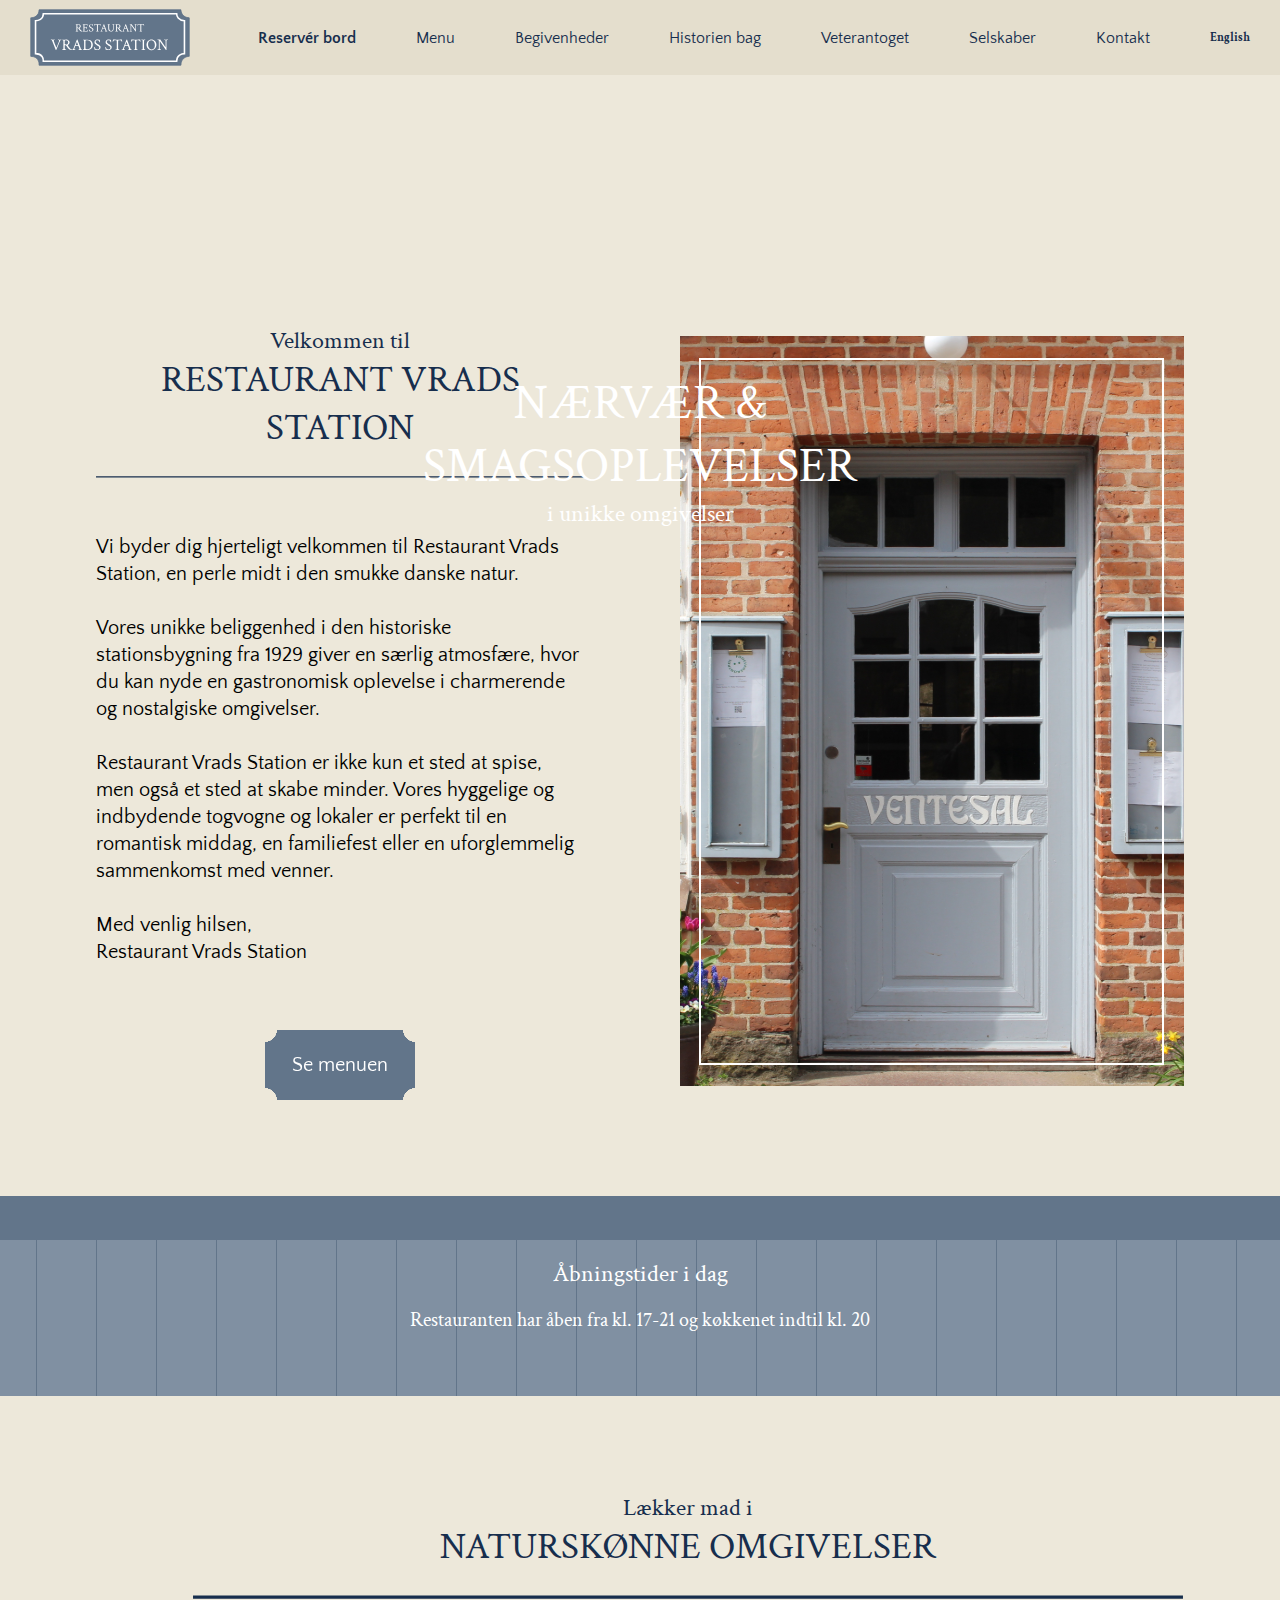
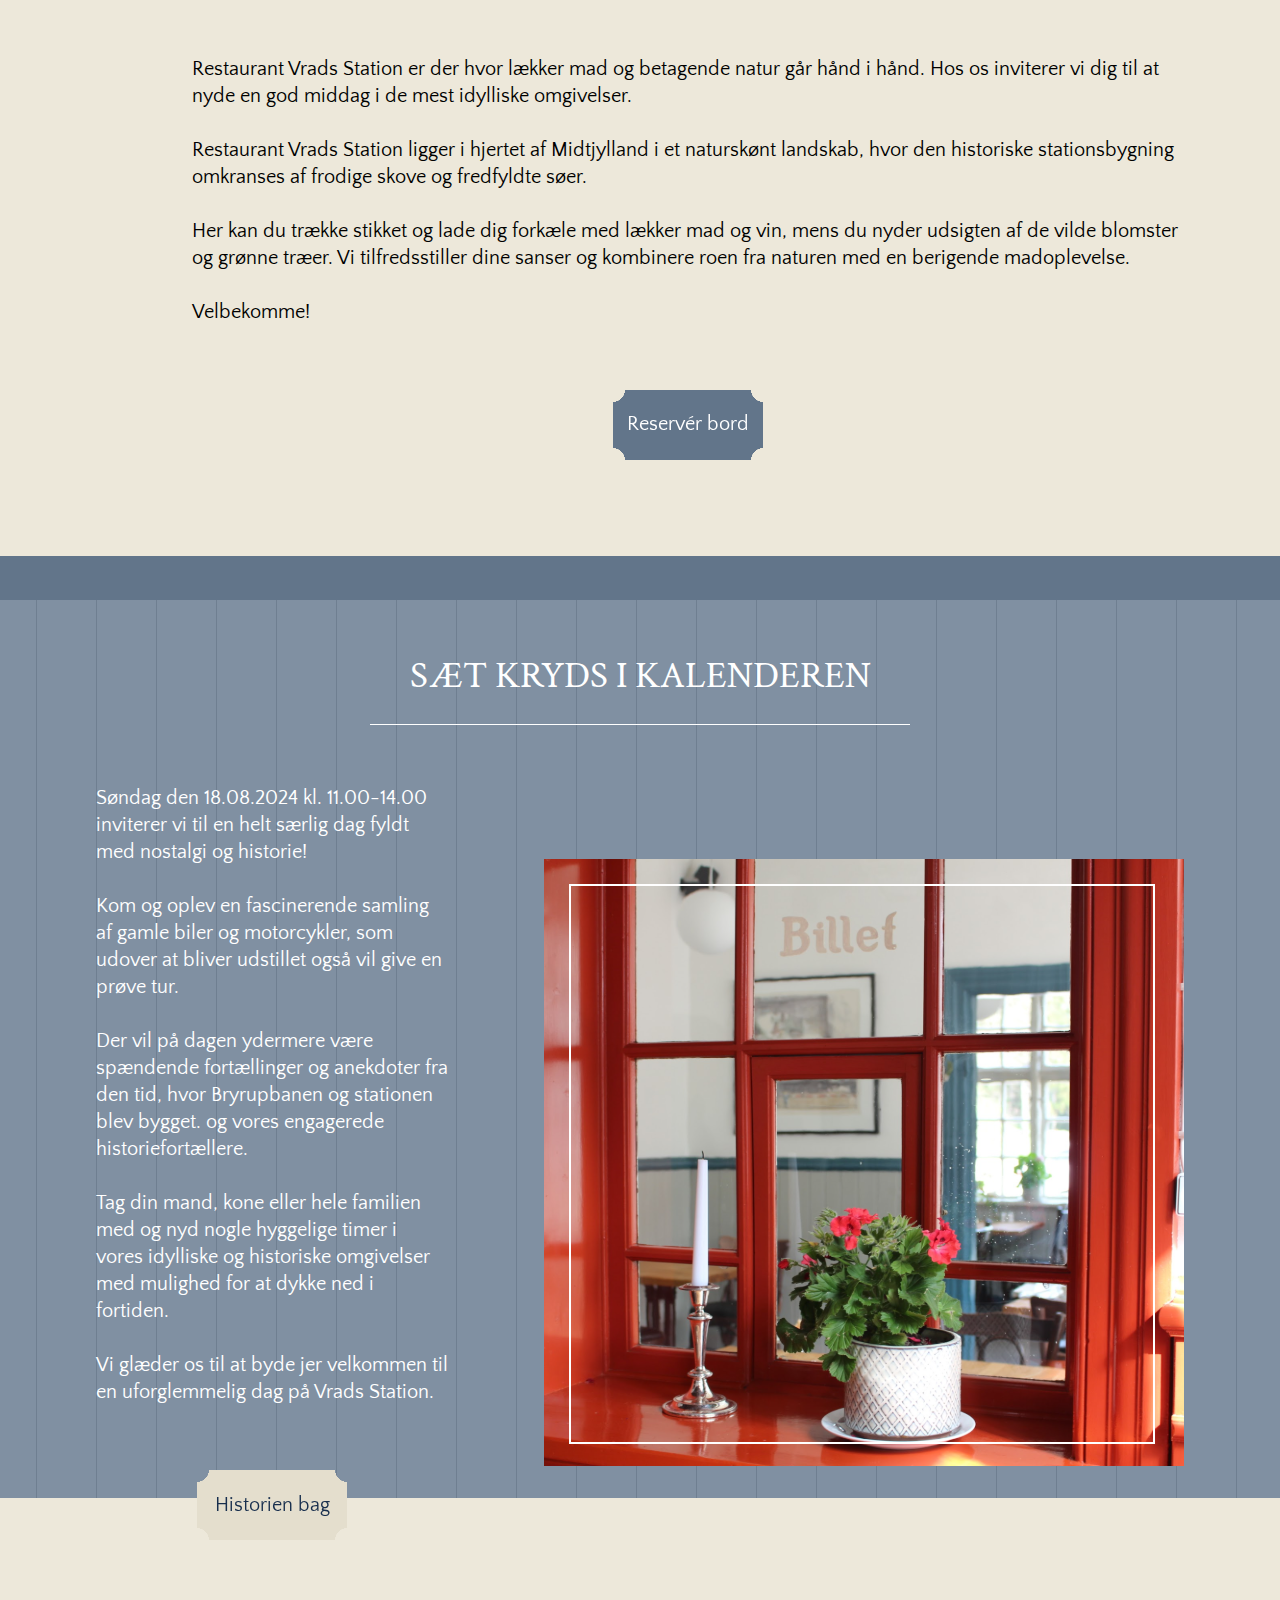
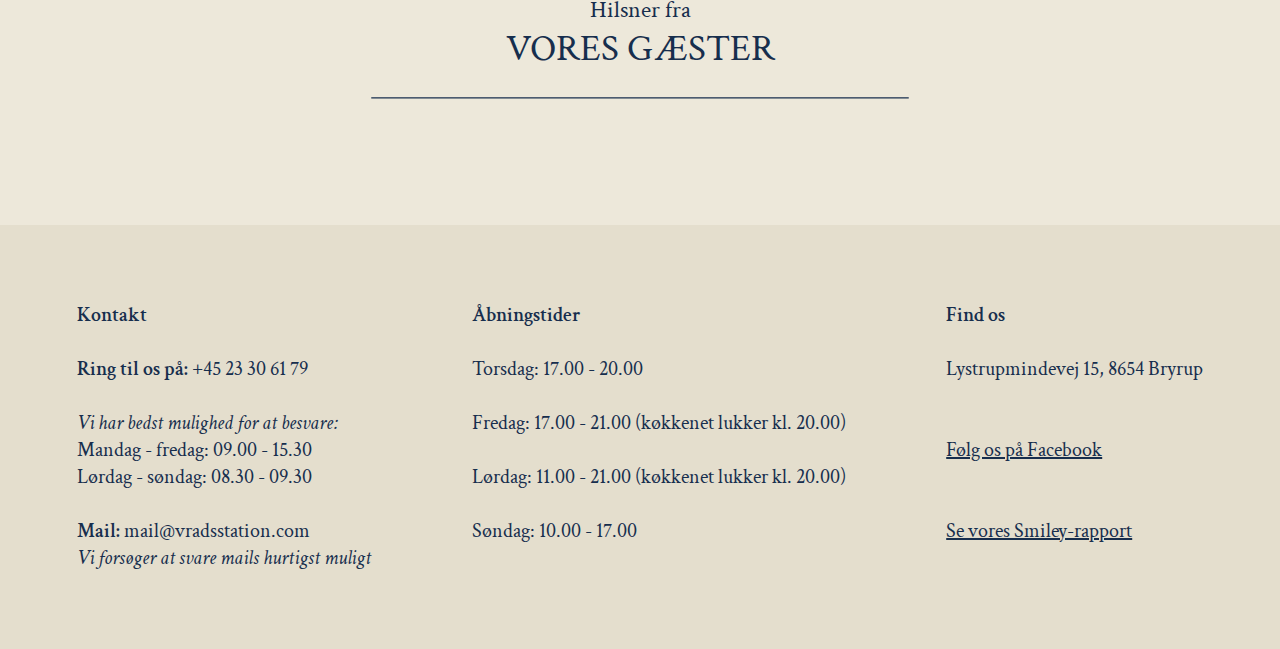
==== index.html @ c5ad3250 "Ændrede footer-tekst til blå" ====
<!DOCTYPE html>
<html lang="da">
<head>
    <meta charset="UTF-8">
    <meta name="viewport" content="width=device-width, initial-scale=1.0">
    <link rel="stylesheet" href="style.css">
    <link rel="stylesheet" href="style-ida.css"> <!-- HUSK AT FJERNE IGEN -->
    <link rel="stylesheet" href="reset.css">
    <script src="script.js">defer</script>
    <title>Document</title>
    
</head>
<body>
    <!--Navigationsbaren-->
    <nav>
        <ul class="sidebar">
            <li onclick=hideSidebar()><a href="#"><svg xmlns="http://www.w3.org/2000/svg" height="26px" viewBox="0 -960 960 960" width="26px" fill="#172E4D"><path d="m256-200-56-56 224-224-224-224 56-56 224 224 224-224 56 56-224 224 224 224-56 56-224-224-224 224Z"/></svg></a></li>
            <li><a href="#" class="qua-bold">Reservér bord</a></li>
            <li><a href="#">Menu</a></li>
            <li><a href="#">Begivenheder</a></li>
            <li><a href="#">Historien bag</a></li>
            <li><a href="#">Veterantoget</a></li>
            <li><a href="#">Selskaber</a></li>
            <li><a href="#">Kontakt</a></li>
            <li><a href="#" class="change_language">English</a></li> 
        </ul>
        
        <ul>
            <li><a href="#"><img src="img/vradslogo.svg" alt="" class="logo"></a></li>
            <li class="hideOnMobile"><a href="#" class="qua-bold">Reservér bord</a></li>
            <li class="hideOnMobile"><a href="#">Menu</a></li>
            <li class="hideOnMobile"><a href="#">Begivenheder</a></li>
            <li class="hideOnMobile"><a href="#">Historien bag</a></li>
            <li class="hideOnMobile"><a href="#">Veterantoget</a></li>
            <li class="hideOnMobile"><a href="#">Selskaber</a></li>
            <li class="hideOnMobile"><a href="#">Kontakt</a></li>
            <li class="hideOnMobile"><a href="#" class="change_language">English</a></li> 
            <li class="menu-button" onclick=showSidebar()><a href="#"><svg xmlns="http://www.w3.org/2000/svg" height="26px" viewBox="0 -960 960 960" width="26px" fill="#172E4D"><path d="M120-240v-80h720v80H120Zm0-200v-80h720v80H120Zm0-200v-80h720v80H120Z"/></svg></a></li>
        </ul>
    </nav>

    <!--video på forsiden-->
    <div>
        <video src="video/vradsvideo.mp4" autoplay loop class="video"></video>
    </div>

    <!--tekst på videoen-->
    <section class="videotext_wrapper">
        <div class="videotext">
            <h1 class="videotext1">NÆRVÆR & SMAGSOPLEVELSER</h1>
            <h2 class="videotext2">i unikke omgivelser</h2>
        </div>
    </section>


    
    <!--Velkommen sektion på forsiden-->
    <section class="velkommen_wrapper">

        <div class="tekst_layout">
            <h2 class="blaa_tekst">Velkommen til</h2>
            <h1 class="blaa_tekst">RESTAURANT VRADS STATION</h1>

            <img src="img/linje.svg" alt="" class="linje">
            
            <P>Vi byder dig hjerteligt velkommen til Restaurant Vrads Station, en perle midt i den smukke danske natur. 
                <br><br>
                Vores unikke beliggenhed i den historiske stationsbygning fra 1929 giver en særlig atmosfære, hvor du kan nyde en gastronomisk oplevelse i charmerende og nostalgiske omgivelser.
                <br><br>
                Restaurant Vrads Station er ikke kun et sted at spise, men også et sted at skabe minder. Vores hyggelige og indbydende togvogne og lokaler er perfekt til en romantisk middag, en familiefest eller en uforglemmelig sammenkomst med venner. 
                <br><br>
                Med venlig hilsen,<br>
                Restaurant Vrads Station</P>

            <div class="knap">
                <p>Se menuen</p>
            </div>
        </div>
        <div>
            <img src="img/ventesal.svg" alt="">
        </div>
    </section>

    <!--Åbningstider på forsiden-->
    <div class="aabning_wrapper">
        <div class="aabning_text">
            <h2>Åbningstider i dag</h2> <br>
            <p>Restauranten har åben fra kl. 17-21 og køkkenet indtil kl. 20</p>
        </div>
    </div>

    <!--Natur sektion på forsiden-->
    <section class="natur_wrapper">
        <div>
            <img src="img/natur.svg" alt="">
        </div>
        <div class="tekst_layout">
            <h2 class="blaa_tekst">Lækker mad i</h2>
            <h1 class="blaa_tekst">NATURSKØNNE OMGIVELSER</h1>
            
            <img src="img/linje.svg" alt="" class="linje">
            
            <P>Restaurant Vrads Station er der hvor lækker mad og betagende natur går hånd i hånd. Hos os inviterer vi dig til at nyde en god middag i de mest idylliske omgivelser.
                <br><br>
                Restaurant Vrads Station ligger i hjertet af Midtjylland i et naturskønt landskab, hvor den historiske stationsbygning omkranses af frodige skove og fredfyldte søer. 
                <br><br>
                Her kan du trække stikket og lade dig forkæle med lækker mad og vin, mens du nyder udsigten af de vilde blomster og grønne træer. 
                Vi tilfredsstiller dine sanser og kombinere roen fra naturen med en berigende madoplevelse.
                <br><br>
                Velbekomme!</P>

            <div class="knap">
                <p>Reservér bord</p>
            </div>
        </div>
    </section>

    <!--Kalender sektion på forsiden-->
    <section class="kalender_wrapper">
        <h1>SÆT KRYDS I KALENDEREN</h1>
        <img src="img/linjehvid.svg" alt="" class="linje">

        <div class="kalender_wrapper_content">
            <div class="tekst_layout">
                <P>Søndag den 18.08.2024 kl. 11.00-14.00 inviterer vi til en helt særlig dag fyldt med nostalgi og historie!
                    <br><br>
                    Kom og oplev en fascinerende samling af gamle biler og motorcykler, som udover at bliver udstillet også vil give en prøve tur. 
                    <br><br>
                    Der vil på dagen ydermere være spændende fortællinger og anekdoter fra den tid, hvor Bryrupbanen og stationen blev bygget. og vores engagerede historiefortællere. 
                    <br><br>
                    Tag din mand, kone eller hele familien med og nyd nogle hyggelige timer i vores idylliske og historiske omgivelser med  mulighed for at dykke ned i fortiden.
                    <br><br>
                    Vi glæder os til at byde jer velkommen til en uforglemmelig dag på Vrads Station.</P>
        
                <div class="knap">
                    <p>Historien bag</p>
                </div>
            </div>

            <img src="img/kalenderbillede.svg" alt="billede af interior på Vrads Station">
        </div>
    </section>

     <!--Gæstebog på forsiden-->

    <section class="guestbook">
        <div>
            <h2 class="blaa_tekst">Hilsner fra</h2>
            <h1 class="blaa_tekst">VORES GÆSTER</h1>

            <img src="img/linje.svg" alt="">
        </div>

        <div>
            <div id="gemmeleg"></div>
            <a href="https://online.flippingbook.com/view/834717305/" class="fbo-embed" data-fbo-id="5f40824ce9"
            data-fbo-ratio="3:2" data-fbo-lightbox="yes" data-fbo-width="100%" data-fbo-height="auto" data-fbo-version="1" 
            style="max-width: 100%">vradsgaestebog</a><script async defer src="https://online.flippingbook.com/EmbedScriptUrl.aspx?m=redir&hid=834717305"></script>
        </div>
    </section>

    <footer class="footer_wrapper">
        <div>
            <p class="blaa_tekst"><span class="crimson-semibold">Kontakt</span>
            <br><br>
            <span class="crimson-semibold">Ring til os på:</span> +45 23 30 61 79
            <br><br>
            <span class="crimson-ita">Vi har bedst mulighed for at besvare:</span><br>
            Mandag - fredag: 09.00 - 15.30<br>
            Lørdag - søndag: 08.30 - 09.30
            <br>
            <br>
            <span class="crimson-semibold">Mail:</span> mail@vradsstation.com<br>
            <span class="crimson-ita">Vi forsøger at svare mails hurtigst muligt</span>
            </p>
        </div>
    
        <div>
            <p class="blaa_tekst"><span class="crimson-semibold">Åbningstider</span>
            <br><br>
            Torsdag: 17.00 - 20.00
            <br><br>
            Fredag: 17.00 - 21.00 (køkkenet lukker kl. 20.00)
            <br><br>
            Lørdag: 11.00 - 21.00 (køkkenet lukker kl. 20.00)
            <br><br>
            Søndag: 10.00 - 17.00
            <br><br> 
            </p>
        </div>
    
        <div>
            <p class="blaa_tekst"><span class="crimson-semibold">Find os</span>
            <br><br>
            Lystrupmindevej 15, 8654 Bryrup
            <br><br><br>
            <a href="https://www.facebook.com/VradsStation/">Følg os på Facebook</a>
            <br><br><br>
            <a href="https://www.findsmiley.dk/1421214">Se vores Smiley-rapport</a>
            </p>
        </div>
    </footer>

</body>
</html>
---- style.css ----
/* Fonts */
@font-face {
    font-family: crimson-reg;
    src: url('fonts/CrimsonText-Regular.ttf');
}

@font-face {
    font-family: crimson-bold;
    src: url('fonts/CrimsonText-Bold.ttf');
}

@font-face {
    font-family: crimson-ita;
    src: url('fonts/CrimsonText-Italic.ttf');
}

@font-face {
    font-family: qua-reg;
    src: url('fonts/QuattrocentoSans-Regular.ttf');
}

@font-face {
    font-family: qua-bold;
    src: url('fonts/QuattrocentoSans-Bold.ttf');
}

h1 {
    font-size: 2.3rem;
    font-weight: 400;
    font-family: crimson-reg;
    text-align: center;
}

h2 {
    font-size: 1.5rem;
    font-weight: 400;
    font-family: crimson-reg;
    text-align: center;
}

p {
    font-size: 20px;
    line-height: 135%;
    font-family: qua-reg;
}

.hvid_tekst {
    color: white;
}

.blaa_tekst {
    color: #172E4D;
}

/* Body */
body {
    background-color: #EDE8DA;
}

/*----------------------------------- FORSIDE ----------------------------------- */

/* Navigationsbaren */
nav {
    background-color: #E4DECD;
}

nav ul {
    width: 100%;
    list-style: none;
    display: flex;
    justify-content: flex-end;
    align-items: center;
}

nav li {
    height: 75px;
}

nav a {
    height: 100%;
    padding: 0 30px;
    text-decoration: none;
    display: flex;
    align-items: center;
    color: #172E4D;
    font-family: qua-reg;
}

nav a:hover {
    text-decoration: underline;
}

nav li:first-child{
    margin-right: auto;
}

.sidebar {
    position: fixed;
    top: 0;
    right: 0;
    height: 100vh;
    width: 250px;
    z-index: 999;
    background-color: #E4DECD;
    display: none;
    flex-direction: column;
    align-items: flex-start;
    justify-content: flex-start;
}

.sidebar li {
    width: 100%;
}

.sidebar a {
    width: 100%;
}

.menu-button {
    display: none;
}

.logo {
    height: 75%;
    width: auto;
}

/* Video */

.video {
    width: 100%;
    height: auto;
}


.videotext_wrapper {
    width: 100%;
    height: 100%;
    bottom: 0;
    left: 0;
}

.videotext {
    position: absolute;
    top: 50%;
    left: 50%;
    transform: translate(-50%, -50%);
}

.videotext1{
    color: white;
    font-family: crimson-reg;
    font-size: 3rem;
    text-align: center;
}

.videotext2{
    color: white;
    font-family: crimson-reg;
    font-size: 1.5rem;
    text-align: center;
}

/* knapper */

.knap {
    width: 150px;
    height: 70px;
    display: flex;
    justify-content: center;
    align-items: center;
    text-align: center;
    background-color: #62758A;
    color: white;
    --mask: radial-gradient(12px at 12px 12px,#0000 98%,#000) -12px -12px;
    -webkit-mask: var(--mask);
            mask: var(--mask);
    margin-top: 64px;
}

.knap:hover {
    background-color: #172E4D;
}

/* Velkomst sektion + Natur sektion på forsiden */

.velkommen_wrapper, .natur_wrapper {
    display: flex;
    flex-direction: row;
    justify-content: center;
    align-items: center;
    padding: 96px;
    gap: 96px;
}

.linje {
    width: 100%;
    height: auto;
    padding-top: 24px;
    padding-bottom: 56px;
}

.kalender_wrapper .linje {
    width: 50%;
}

/* Åbningstider */

.aabning_wrapper {
    position: relative;
    text-align: center;
    color: white;
    background-image: url(img/aabningstider.svg);
    height: 200px;
    display: flex;
    justify-content: center;
    align-items: center;
}

/* Kalender sektion på forsiden */

.kalender_wrapper {
    position: relative;
    text-align: center;
    color: white;
    background-image: url(img/kalenderen.svg);
    height: 750px;
    padding: 96px;
}

.kalender_wrapper_content {
    display: flex;
    flex-direction: row;
    justify-content: center;
    align-items: center;
    gap: 96px;
}

.kalender_wrapper_content .knap {
    background-color: #E4DECD;
    color: #172E4D;
}

.kalender_wrapper_content .knap:hover {
    background-color: #EEDFB6;
    font-family: qua-bold;
}

/* Gæstebog på forsiden */

.guestbook {
    margin-top: 96px;
    margin-bottom: 96px;
}

.guestbook div {
    position: relative;
    text-align: center;
}

.guestbook img {
    width: 42%;
    height: auto;
    padding-top: 24px;
    padding-bottom: 8px;
}

#gemmeleg {
    width: 100%;
    height: 50px;
    background-color: #EDE8DA;
    position: absolute;
    top: 0;
    z-index: 999;
}





































































/*----------------------------------- MENUKORT - FROKOSTMENU ----------------------------------- */

/* Billedkarrusel */

.wrapperwrapper {
    display: flex;
    justify-content: right;
    padding-top: 40px;

    background-color: #EDE8DA;
}

.menu_wrapper {
    max-width: 1300px;
    position: relative;
}

.menu_wrapper .menu_carousel {
    font-size: 0px;
    cursor: pointer;
    overflow: hidden;
    white-space: nowrap;
}

.menu_carousel img {
    height: 375px;
    object-fit: cover;
   padding-right: 30px;
    width: calc(100% / 4);
}

.menu_carousel:first-child {
    margin-left: 0px;
}

/* Menuknapper */


.menu_knapper {
    display: flex;
    flex-direction: row;
    justify-content: space-evenly;
    align-items: center;
    margin-bottom: 64px;
    margin-left: 96px;
    margin-right: 96px;
}

.menukort_layout div {
    position: relative;
    text-align: center;
}


.menulinje_stor {
    width: 42%;
    height: auto;
    padding-top: 24px;
    padding-bottom: 64px;
}

.menulinje_lille {
    width: 10%;
    height: auto;
    padding-top: 24px;
    padding-bottom: 24px;
}

.menu_bold {
    font-family: crimson-bold;
}






















/* ----------------------------------- MEDIA QUERIES ----------------------------------- */
/*  Navigationsbaren */
@media(max-width: 800px) {
    .hideOnMobile{
        display: none;
    }
    .menu-button{
        display: block;
    }
}

@media(max-width: 400px) {
    .sidebar{
        width: 100%;
    }
}








































.footer_wrapper {
    padding: 6% 6% 6% 6%;
    background-color: #E4DECD;
    display: flex; /* Bruger flexbox */
    justify-content: space-between; /* Placerer elementerne med lige mellemrum */
    flex-direction: row;
}

.footer_wrapper p {
    font-family: crimson-reg;
}


.qua-bold {
    font-family: qua-bold;
}

.crimson-semibold {
    font-family: crimson-semibold;
}

.crimson-ita {
    font-family: crimson-ita;
}


.aabning_text p {
    color: white;
    font-family: crimson-reg;
}


a {
    color: #172E4D
}

@font-face {
    font-family: crimson-semibold;
    src: url('fonts/CrimsonText-SemiBold.ttf');
}


.tekst_layout {
    display: flex;
    align-items: center;
    flex-direction: column;
    text-align: left;
}
---- style-ida.css ----
/* Fonts */
@font-face {
    font-family: crimson-reg;
    src: url('fonts/CrimsonText-Regular.ttf');
}

@font-face {
    font-family: crimson-ita;
    src: url('fonts/CrimsonText-Italic.ttf');
}

@font-face {
    font-family: crimson-semibold;
    src: url('fonts/CrimsonText-SemiBold.ttf');
}

@font-face {
    font-family: qua-reg;
    src: url('fonts/QuattrocentoSans-Regular.ttf');
}

@font-face {
    font-family: qua-bold;
    src: url('fonts/QuattrocentoSans-Bold.ttf');
}

@font-face {
    font-family: crimson-ita;
    src: url('fonts/CrimsonText-Italic.ttf');
}



.change_language {
    font-family: crimson-bold;
    font-size: 12px;
}

.change_language:hover {
    text-decoration: none;
}

.qua-bold {
    font-family: qua-bold;
}

.tekst_layout {
    display: flex;
    align-items: center;
    flex-direction: column;
    text-align: left;
}

/********************************************************************************************************************************/
/************************************************* Styleregler for footer  ******************************************************/
/********************************************************************************************************************************/
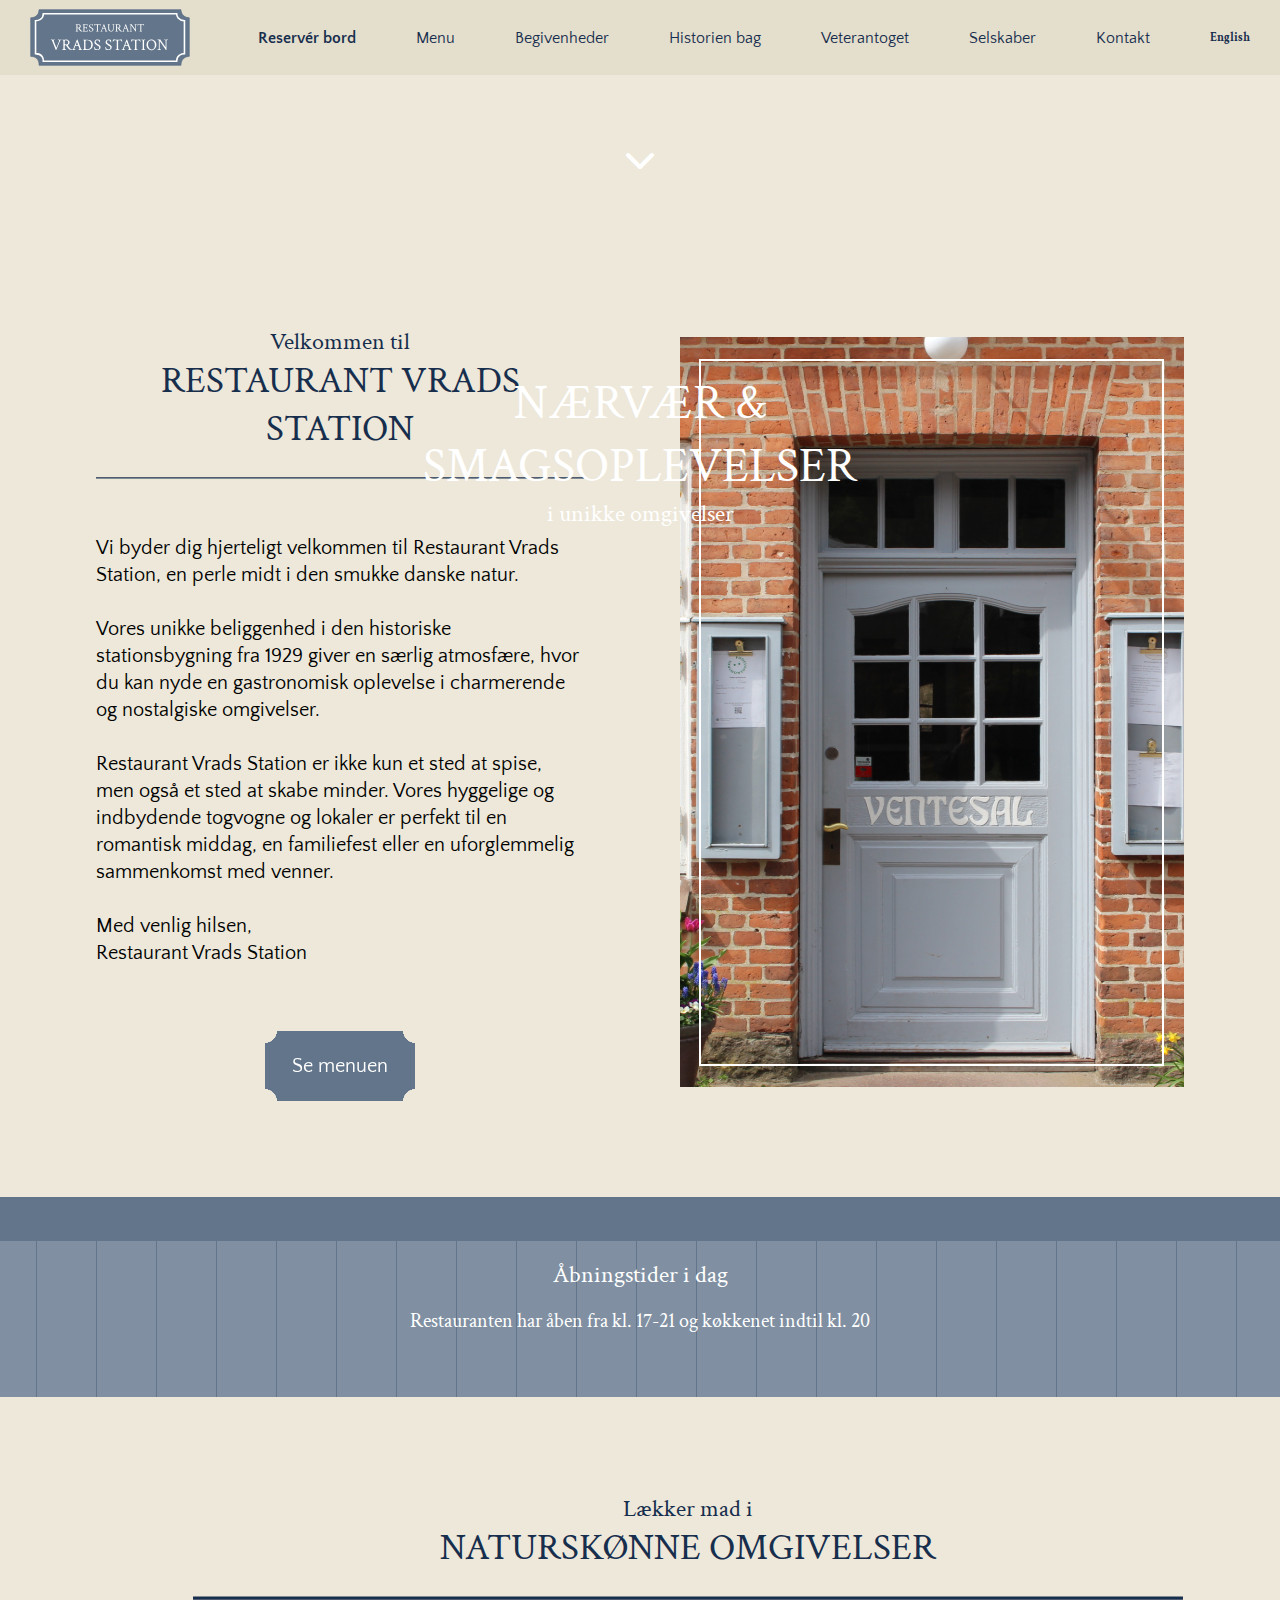
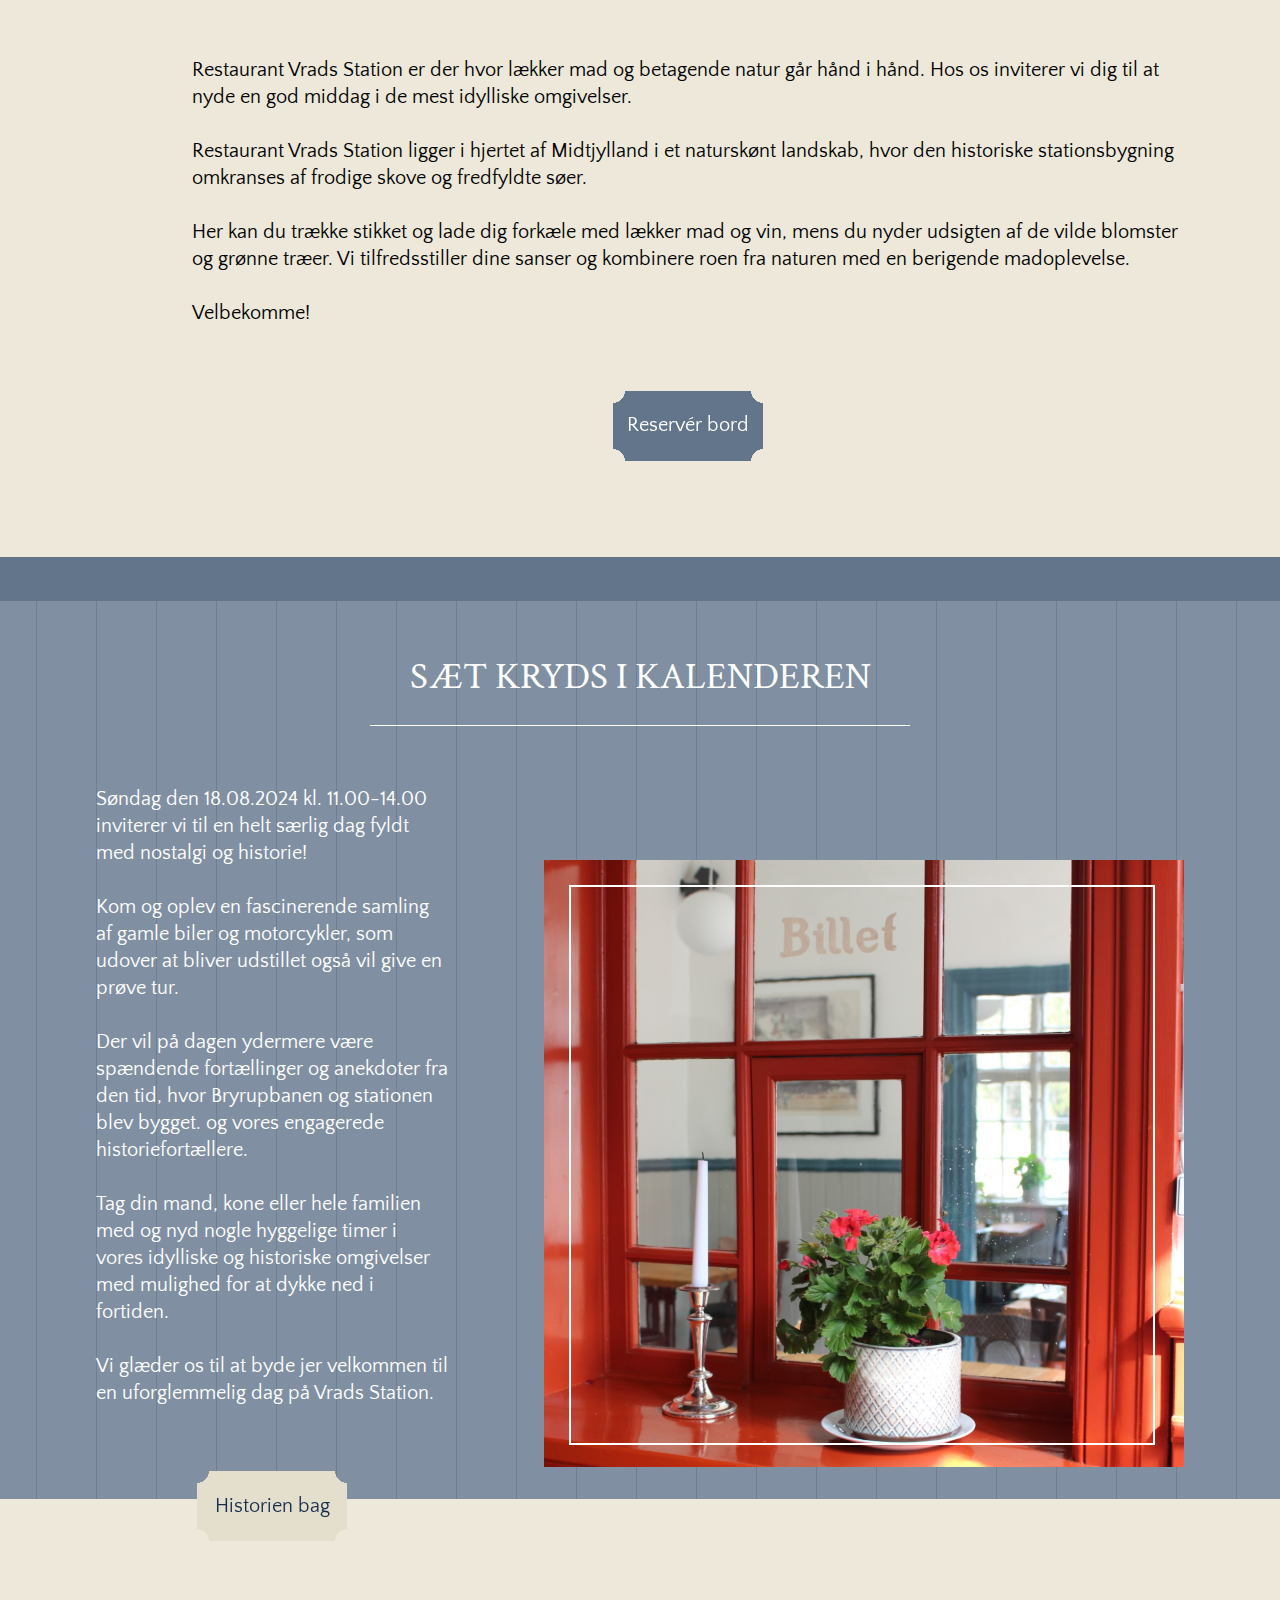
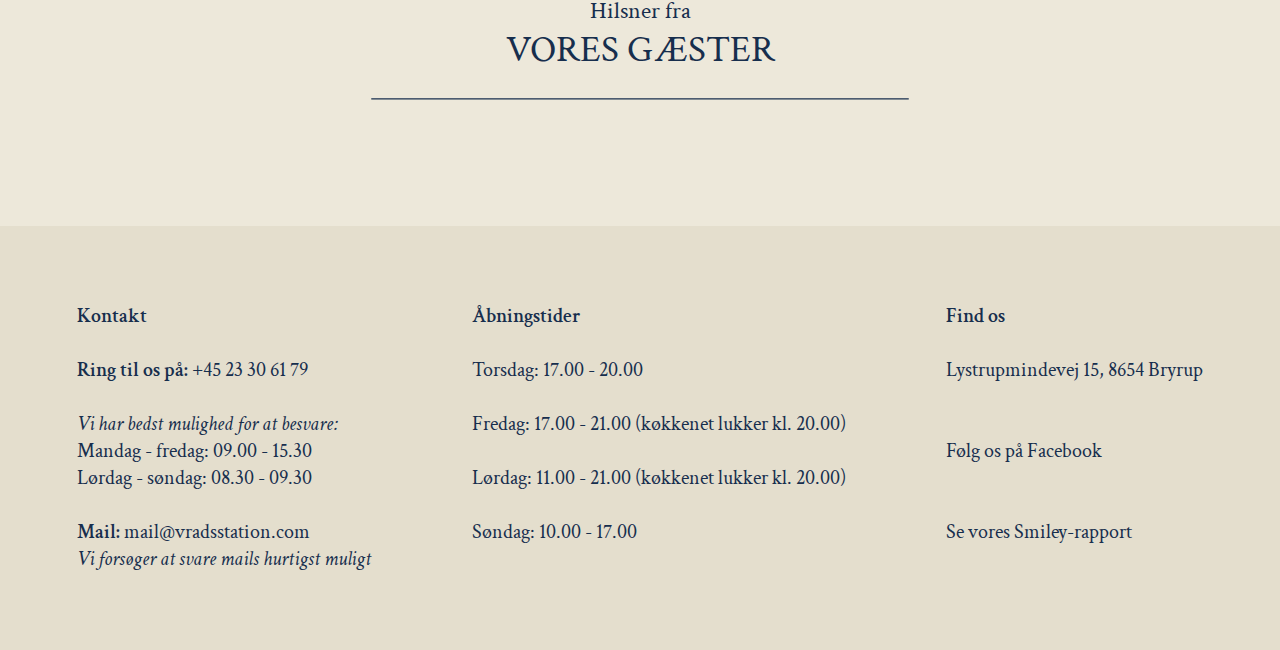
==== commit 9ac8c2e8: "alle sider" ====
--- a/index.html
+++ b/index.html
@@ -6,15 +6,15 @@
     <link rel="stylesheet" href="style.css">
     <link rel="stylesheet" href="style-ida.css"> <!-- HUSK AT FJERNE IGEN -->
     <link rel="stylesheet" href="reset.css">
-    <script src="script.js">defer</script>
+    <script src="script.js" defer></script>
+    <link rel="stylesheet" href="https://cdnjs.cloudflare.com/ajax/libs/font-awesome/6.5.2/css/all.min.css">
     <title>Document</title>
-    
 </head>
 <body>
     <!--Navigationsbaren-->
     <nav>
         <ul class="sidebar">
-            <li onclick=hideSidebar()><a href="#"><svg xmlns="http://www.w3.org/2000/svg" height="26px" viewBox="0 -960 960 960" width="26px" fill="#172E4D"><path d="m256-200-56-56 224-224-224-224 56-56 224 224 224-224 56 56-224 224 224 224-56 56-224-224-224 224Z"/></svg></a></li>
+            <li onclick="hideSidebar()"><a href="#"><svg xmlns="http://www.w3.org/2000/svg" height="26px" viewBox="0 -960 960 960" width="26px" fill="#172E4D"><path d="m256-200-56-56 224-224-224-224 56-56 224 224 224-224 56 56-224 224 224 224-56 56-224-224-224 224Z"/></svg></a></li>
             <li><a href="#" class="qua-bold">Reservér bord</a></li>
             <li><a href="#">Menu</a></li>
             <li><a href="#">Begivenheder</a></li>
@@ -35,27 +35,31 @@
             <li class="hideOnMobile"><a href="#">Selskaber</a></li>
             <li class="hideOnMobile"><a href="#">Kontakt</a></li>
             <li class="hideOnMobile"><a href="#" class="change_language">English</a></li> 
-            <li class="menu-button" onclick=showSidebar()><a href="#"><svg xmlns="http://www.w3.org/2000/svg" height="26px" viewBox="0 -960 960 960" width="26px" fill="#172E4D"><path d="M120-240v-80h720v80H120Zm0-200v-80h720v80H120Zm0-200v-80h720v80H120Z"/></svg></a></li>
+            <li class="menu-button" onclick="showSidebar()"><a href="#"><svg xmlns="http://www.w3.org/2000/svg" height="26px" viewBox="0 -960 960 960" width="26px" fill="#172E4D"><path d="M120-240v-80h720v80H120Zm0-200v-80h720v80H120Zm0-200v-80h720v80H120Z"/></svg></a></li>
         </ul>
     </nav>
 
     <!--video på forsiden-->
     <div>
-        <video src="video/vradsvideo.mp4" autoplay loop class="video"></video>
+        <video src="video/vradsvideo2.mp4" autoplay muted loop class="video"></video>
     </div>
+
 
     <!--tekst på videoen-->
     <section class="videotext_wrapper">
         <div class="videotext">
-            <h1 class="videotext1">NÆRVÆR & SMAGSOPLEVELSER</h1>
+            <h1 class="videotext1">NÆRVÆR & <br> SMAGSOPLEVELSER</h1>
             <h2 class="videotext2">i unikke omgivelser</h2>
         </div>
+        <a href="#pil_ned"><div class="pil_ned">
+            <i class="fa-solid fa-chevron-down fa-2xl" style="color: #ffffff;"></i>
+        </div></a>
     </section>
 
 
     
     <!--Velkommen sektion på forsiden-->
-    <section class="velkommen_wrapper">
+    <section class="velkommen_wrapper" id="pil_ned">
 
         <div class="tekst_layout">
             <h2 class="blaa_tekst">Velkommen til</h2>
@@ -159,7 +163,9 @@
         </div>
     </section>
 
-    <footer class="footer_wrapper">
+         <!--Footer-->
+
+    <footer class="footer_wrapper1">
         <div>
             <p class="blaa_tekst"><span class="crimson-semibold">Kontakt</span>
             <br><br>
@@ -194,9 +200,9 @@
             <br><br>
             Lystrupmindevej 15, 8654 Bryrup
             <br><br><br>
-            <a href="https://www.facebook.com/VradsStation/">Følg os på Facebook</a>
+            <a href="https://www.facebook.com/VradsStation/" class="blaa_link">Følg os på Facebook</a>
             <br><br><br>
-            <a href="https://www.findsmiley.dk/1421214">Se vores Smiley-rapport</a>
+            <a href="https://www.findsmiley.dk/1421214" class="blaa_link">Se vores Smiley-rapport</a>
             </p>
         </div>
     </footer>
--- a/style.css
+++ b/style.css
@@ -1,3 +1,8 @@
+/* Scroll to top */
+html {
+    scroll-behavior: smooth;
+}
+
 /* Fonts */
 @font-face {
     font-family: crimson-reg;
@@ -10,6 +15,11 @@
 }
 
 @font-face {
+    font-family: crimson-semibold;
+    src: url('fonts/CrimsonText-SemiBold.ttf');
+}
+
+@font-face {
     font-family: crimson-ita;
     src: url('fonts/CrimsonText-Italic.ttf');
 }
@@ -24,6 +34,11 @@
     src: url('fonts/QuattrocentoSans-Bold.ttf');
 }
 
+@font-face {
+    font-family: qua-ita;
+    src: url('fonts/QuattrocentoSans-Italic.ttf');
+}
+
 h1 {
     font-size: 2.3rem;
     font-weight: 400;
@@ -36,6 +51,18 @@
     font-weight: 400;
     font-family: crimson-reg;
     text-align: center;
+}
+
+h3 {
+    font-size: 2rem;
+    font-weight: 400;
+    font-family: crimson-reg;
+}
+
+h4 {
+    font-size: 1.5rem;
+    font-weight: 400;
+    font-family: crimson-reg;
 }
 
 p {
@@ -52,14 +79,45 @@
     color: #172E4D;
 }
 
+.qua-bold {
+    font-family: qua-bold;
+}
+
+.qua-ita {
+    font-family: qua-ita;
+}
+
+.crimson-semibold {
+    font-family: crimson-semibold;
+}
+
+.crimson-ita {
+    font-family: crimson-ita;
+}
+
+.aabning_text p {
+    color: white;
+    font-family: crimson-reg;
+}
+
+.centreret_text {
+    text-align: center;
+    font-family: qua-ita;
+    color: #172E4D;
+}
+
+
 /* Body */
 body {
     background-color: #EDE8DA;
 }
 
+a {
+    text-decoration: none;
+}
+
 /*----------------------------------- FORSIDE ----------------------------------- */
 
-/* Navigationsbaren */
 nav {
     background-color: #E4DECD;
 }
@@ -90,7 +148,7 @@
     text-decoration: underline;
 }
 
-nav li:first-child{
+nav li:first-child {
     margin-right: auto;
 }
 
@@ -136,7 +194,8 @@
 .videotext_wrapper {
     width: 100%;
     height: 100%;
-    bottom: 0;
+    padding-bottom: 70px;
+    bottom: 0px;
     left: 0;
 }
 
@@ -147,6 +206,14 @@
     transform: translate(-50%, -50%);
 }
 
+.pil_ned {
+    display: flex;
+    justify-content: center;
+    margin-top: -70px;
+    z-index: 10; /* Tilføj denne linje */
+    position: relative; /* Sørg for at z-index anvendes */
+}
+
 .videotext1{
     color: white;
     font-family: crimson-reg;
@@ -175,13 +242,24 @@
     --mask: radial-gradient(12px at 12px 12px,#0000 98%,#000) -12px -12px;
     -webkit-mask: var(--mask);
             mask: var(--mask);
-    margin-top: 64px;
-}
+    margin: 64px auto 0 auto; /* Top margin og auto for at centrere vandret */
+}
+
+.knap a{
+    color: white;
+    padding: 15px;
+}
+
+/*
+Disse knapper er lavet ved hjælp af denne kilde
+https://css-generators.com/custom-corners/
+*/
 
 .knap:hover {
     background-color: #172E4D;
 }
 
+
 /* Velkomst sektion + Natur sektion på forsiden */
 
 .velkommen_wrapper, .natur_wrapper {
@@ -191,6 +269,10 @@
     align-items: center;
     padding: 96px;
     gap: 96px;
+    animation: fadeIn 0.5s;
+    animation-timeline: view();
+    animation-range-start: 1px;
+    animation-range-end: 900px;
 }
 
 .linje {
@@ -215,6 +297,10 @@
     display: flex;
     justify-content: center;
     align-items: center;
+    animation: fadeIn 0.5s;
+    animation-timeline: view();
+    animation-range-start: 1px;
+    animation-range-end: 500px;
 }
 
 /* Kalender sektion på forsiden */
@@ -226,6 +312,10 @@
     background-image: url(img/kalenderen.svg);
     height: 750px;
     padding: 96px;
+    animation: fadeIn 0.5s;
+    animation-timeline: view();
+    animation-range-start: 1px;
+    animation-range-end: 900px;
 }
 
 .kalender_wrapper_content {
@@ -241,16 +331,15 @@
     color: #172E4D;
 }
 
-.kalender_wrapper_content .knap:hover {
-    background-color: #EEDFB6;
-    font-family: qua-bold;
-}
-
 /* Gæstebog på forsiden */
 
 .guestbook {
     margin-top: 96px;
     margin-bottom: 96px;
+    animation: fadeIn 0.5s;
+    animation-timeline: view();
+    animation-range-start: 1px;
+    animation-range-end: 900px;
 }
 
 .guestbook div {
@@ -274,74 +363,6 @@
     z-index: 999;
 }
 
-
-
-
-
-
-
-
-
-
-
-
-
-
-
-
-
-
-
-
-
-
-
-
-
-
-
-
-
-
-
-
-
-
-
-
-
-
-
-
-
-
-
-
-
-
-
-
-
-
-
-
-
-
-
-
-
-
-
-
-
-
-
-
-
-
-
-
-
 /*----------------------------------- MENUKORT - FROKOSTMENU ----------------------------------- */
 
 /* Billedkarrusel */
@@ -393,6 +414,19 @@
 .menukort_layout div {
     position: relative;
     text-align: center;
+    margin-left: 104px;
+    margin-right: 104px;
+}
+
+.menu_ret {
+    animation: fadeIn 0.5s;
+    animation-timeline: view();
+    animation-range-start: 1px;
+    animation-range-end: 400px;
+}
+
+.menu_ret p {
+    font-family: crimson-reg;
 }
 
 
@@ -414,9 +448,246 @@
     font-family: crimson-bold;
 }
 
-
-
-
+/*----------------------------------- MENUKORT - AFTENMENU ----------------------------------- */
+
+.menu_aften {
+    font-family: crimson-bold;
+    font-size: 2rem;
+    text-align: center;
+    color: #172E4D;
+}
+
+/* ----------------------------------- BEGIVENHEDER ----------------------------------- */
+
+
+.centreret_overskrift {
+    margin-top: 64px;
+}
+
+.centreret_overskrift img {
+    display: block;
+    margin-left: auto;
+    margin-right: auto;
+    width: 42%;
+    padding-top: 24px;
+}
+
+.begivenhed_wrapper {
+    display: flex;
+    flex-direction: row;
+    justify-content: center;
+    padding: 96px;
+    gap: 96px;
+    animation: fadeIn 0.5s;
+    animation-timeline: view();
+    animation-range-start: 1px;
+    animation-range-end: 900px;
+}
+
+.begivenhed_linje {
+    display: block;
+    margin-left: auto;
+    margin-right: auto;
+    width: 86%;
+}
+
+/* ----------------------------------- HISTORIEN BAG ----------------------------------- */
+
+.historien_img {
+    display: flex;
+    justify-content: center;
+    animation: fadeIn 0.5s;
+    animation-timeline: view();
+    animation-range-start: 1px;
+    animation-range-end: 900px;
+}
+
+.historien_img img {
+    width: 86%;
+    
+}
+
+.tidslinje {
+    top: 10%;
+    position: sticky;
+    display: block;
+    margin-left: auto;
+    margin-right: auto;
+    width: 50%;
+    z-index: 999;
+}
+
+.circle {
+    position: sticky;
+    top: 10%; /* Startposition: midt på skærmen */
+    margin-left: 27%;
+    margin-right: 27%;
+    width: 20px;
+    height: 20px;
+    background-color: #003366;
+    border-radius: 50%;
+    transform: translateY(-50%);
+    z-index: 999; /* Sørger for at cirklen ligger oven på andre elementer */
+}
+
+.tidslinje_tal {
+    display: flex;
+    flex-direction: row;
+    justify-content: space-around;
+    position: sticky;
+}
+
+.spalter {
+    display: grid;
+    grid-template-columns: 1fr 1fr;
+    flex-direction: row;
+    margin-left: 96px;
+    margin-right: 96px;
+    margin-top: 40px;
+    margin-bottom: 24px;
+    gap: 64px;
+   
+}
+
+
+/* ----------------------------------- SELSKABER ----------------------------------- */
+.selskab_wrapper {
+    display: flex;
+    flex-direction: row;
+    justify-content: center;
+    gap: 64px;
+    margin-top: 64px;
+    animation: fadeIn 0.5s linear;
+    animation-timeline: view();
+    animation-range-start: 1px;
+    animation-range-end: 500px;
+}
+
+.selskab_wrapper2 {
+    display: flex;
+    flex-direction: row;
+    justify-content: center;
+    gap: 64px;
+    margin-top: 32px;
+    animation: fadeIn 0.5s;
+    animation-timeline: view();
+    animation-range-start: 1px;
+    animation-range-end: 500px;
+}
+
+.selskab {
+    display: flex;
+    flex-direction: column;
+    align-items: center;
+    max-width: 450px; /* Sørger for, at hver .selskab container ikke er for bred */
+}
+
+.selskab img {
+    max-width: 100%; /* Sørger for, at billedet ikke overstiger containerens bredde */
+    display: block;
+}
+
+.selskab_tekst {
+    background-image: url('img/selskaber_baggrund.svg');
+    background-repeat: no-repeat;
+    display: flex;
+    flex-direction: column;
+    justify-content: center;
+    height: 375px;
+    padding-left: 32px;
+    padding-right: 32px;
+    box-sizing: border-box; /* Sørger for, at padding inkluderes i bredden */
+}
+
+.knap_placering {
+    display: flex;
+    justify-content: flex-end;
+    padding-top: 32px;
+}
+
+.knap_selskab {
+    width: 150px;
+    height: 70px;
+    display: flex;
+    justify-content: center;
+    align-items: center;
+    text-align: center;
+    background-color: #EDE8DA;
+    color: #172E4D;
+    --mask: radial-gradient(12px at 12px 12px,#0000 98%,#000) -12px -12px;
+    -webkit-mask: var(--mask);
+            mask: var(--mask);
+}
+
+.knap_selskab:hover {
+    background-color: #172E4D;
+    color: white;
+}
+
+/* ----------------------------------- Footer ----------------------------------- */
+.footer_wrapper1 {
+    padding: 6% 6% 6% 6%;
+    background-color: #E4DECD;
+    display: flex; /* Bruger flexbox */
+    justify-content: space-between; /* Placerer elementerne med lige mellemrum */
+    flex-direction: row;
+}
+
+.footer_wrapper2 {
+    padding: 6% 6% 6% 6%;
+    background-color: #E4DECD;
+    display: flex; /* Bruger flexbox */
+    justify-content: space-between; /* Placerer elementerne med lige mellemrum */
+    flex-direction: row;
+    margin-top: 96px;
+}
+
+.footer_wrapper1 p {
+    font-family: crimson-reg;
+}
+
+.footer_wrapper2 p {
+    font-family: crimson-reg;
+}
+
+.tekst_layout {
+    display: flex;
+    align-items: center;
+    flex-direction: column;
+    text-align: left;
+}
+
+.footer_wrapper1 div p a {
+    color: #172E4D
+}
+
+.footer_wrapper2 div p a {
+    color: #172E4D
+}
+
+
+
+
+
+
+
+
+
+
+/* ----------------------------------- ANIMATIONER ----------------------------------- */
+
+
+@keyframes fadeIn {
+    0% {
+        opacity: 0;
+        scale: 0.95;
+    }
+
+    100% {
+        opacity: 1;
+        scale: 1;
+    }
+}
 
 
 
@@ -452,118 +723,9 @@
     }
 }
 
-
-
-
-
-
-
-
-
-
-
-
-
-
-
-
-
-
-
-
-
-
-
-
-
-
-
-
-
-
-
-
-
-
-
-
-
-
-
-
-.footer_wrapper {
-    padding: 6% 6% 6% 6%;
-    background-color: #E4DECD;
-    display: flex; /* Bruger flexbox */
-    justify-content: space-between; /* Placerer elementerne med lige mellemrum */
-    flex-direction: row;
-}
-
-.footer_wrapper p {
-    font-family: crimson-reg;
-}
-
-
-.qua-bold {
-    font-family: qua-bold;
-}
-
-.crimson-semibold {
-    font-family: crimson-semibold;
-}
-
-.crimson-ita {
-    font-family: crimson-ita;
-}
-
-
-.aabning_text p {
-    color: white;
-    font-family: crimson-reg;
-}
-
-
-a {
-    color: #172E4D
-}
-
-@font-face {
-    font-family: crimson-semibold;
-    src: url('fonts/CrimsonText-SemiBold.ttf');
-}
-
-
-.tekst_layout {
-    display: flex;
-    align-items: center;
-    flex-direction: column;
-    text-align: left;
-}
-
-
-
-
-
-
-
-
-
-
-
-
-
-
-
-
-
-
-
-
-
-
-
-
-
-
-
-
+/*  Animation */
+@media(prefers-reduced-motion) {
+    .hidden {
+        transition: none;
+    }
+}
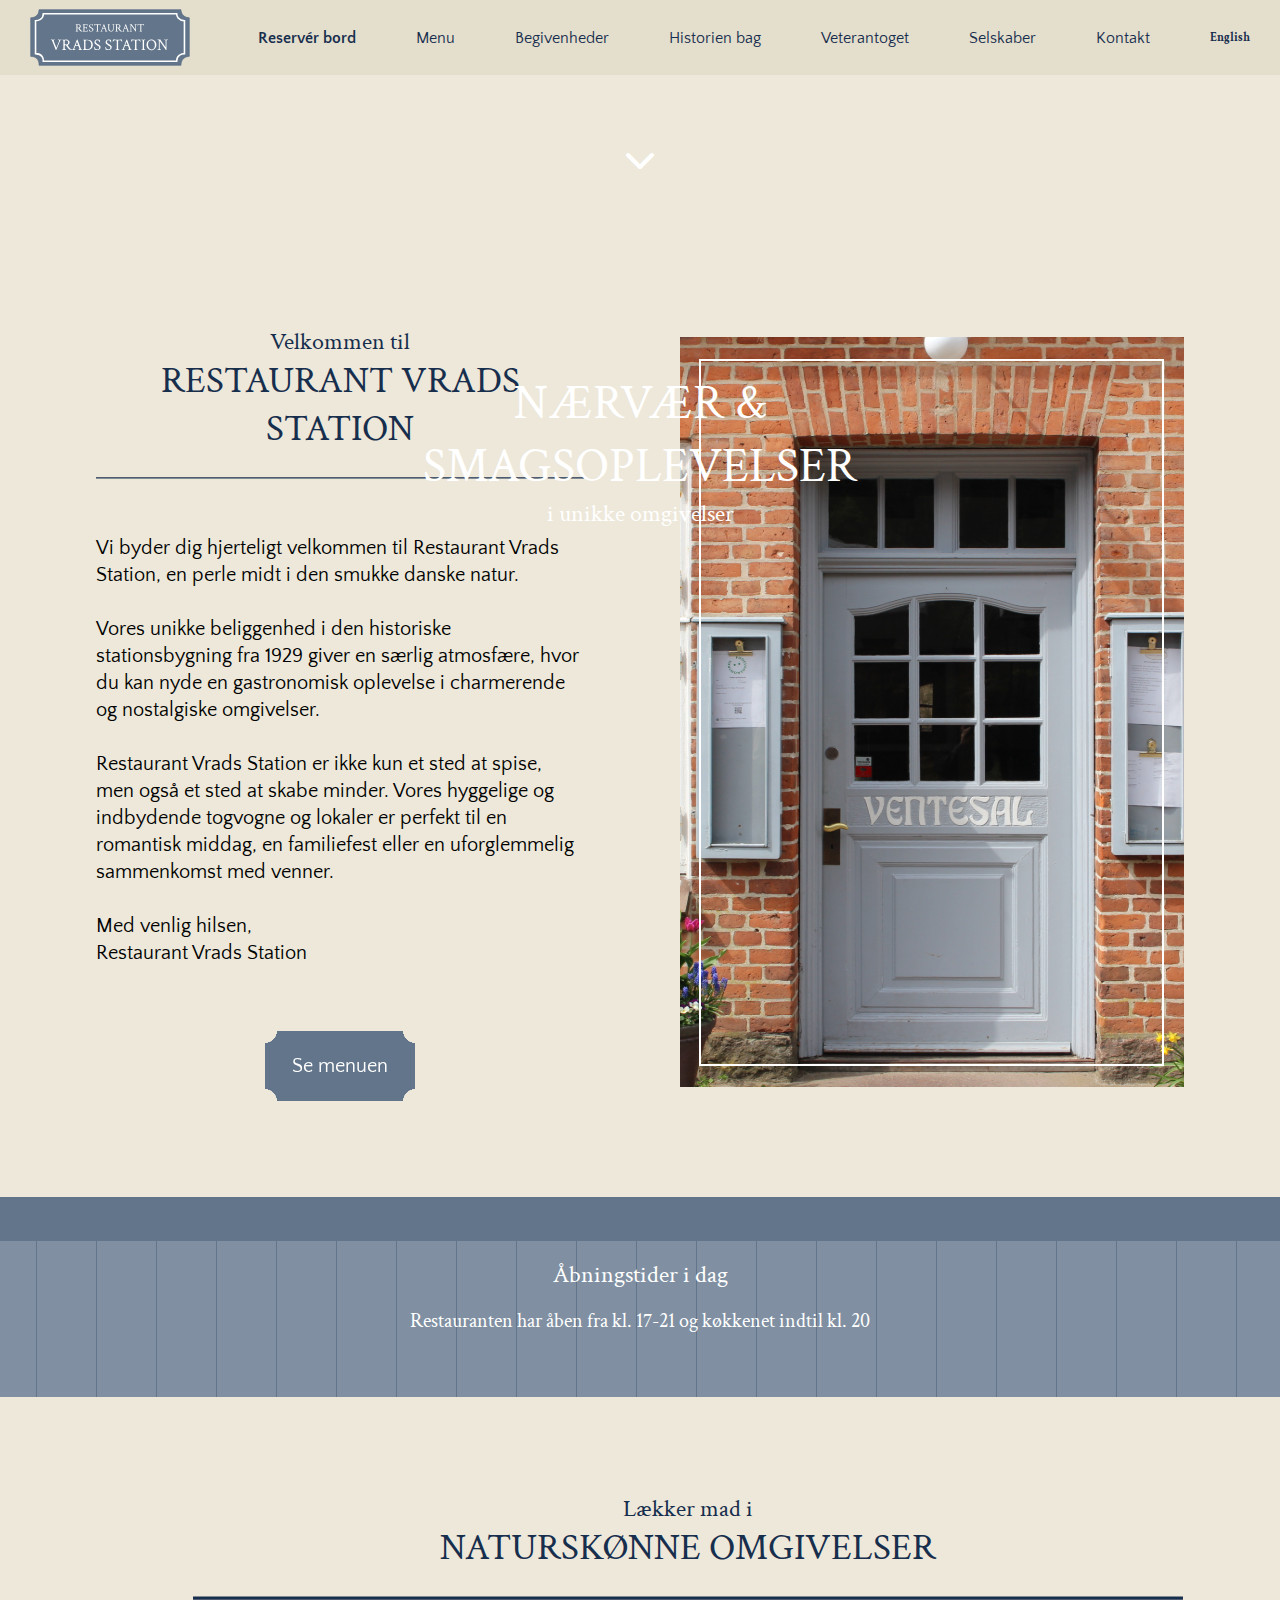
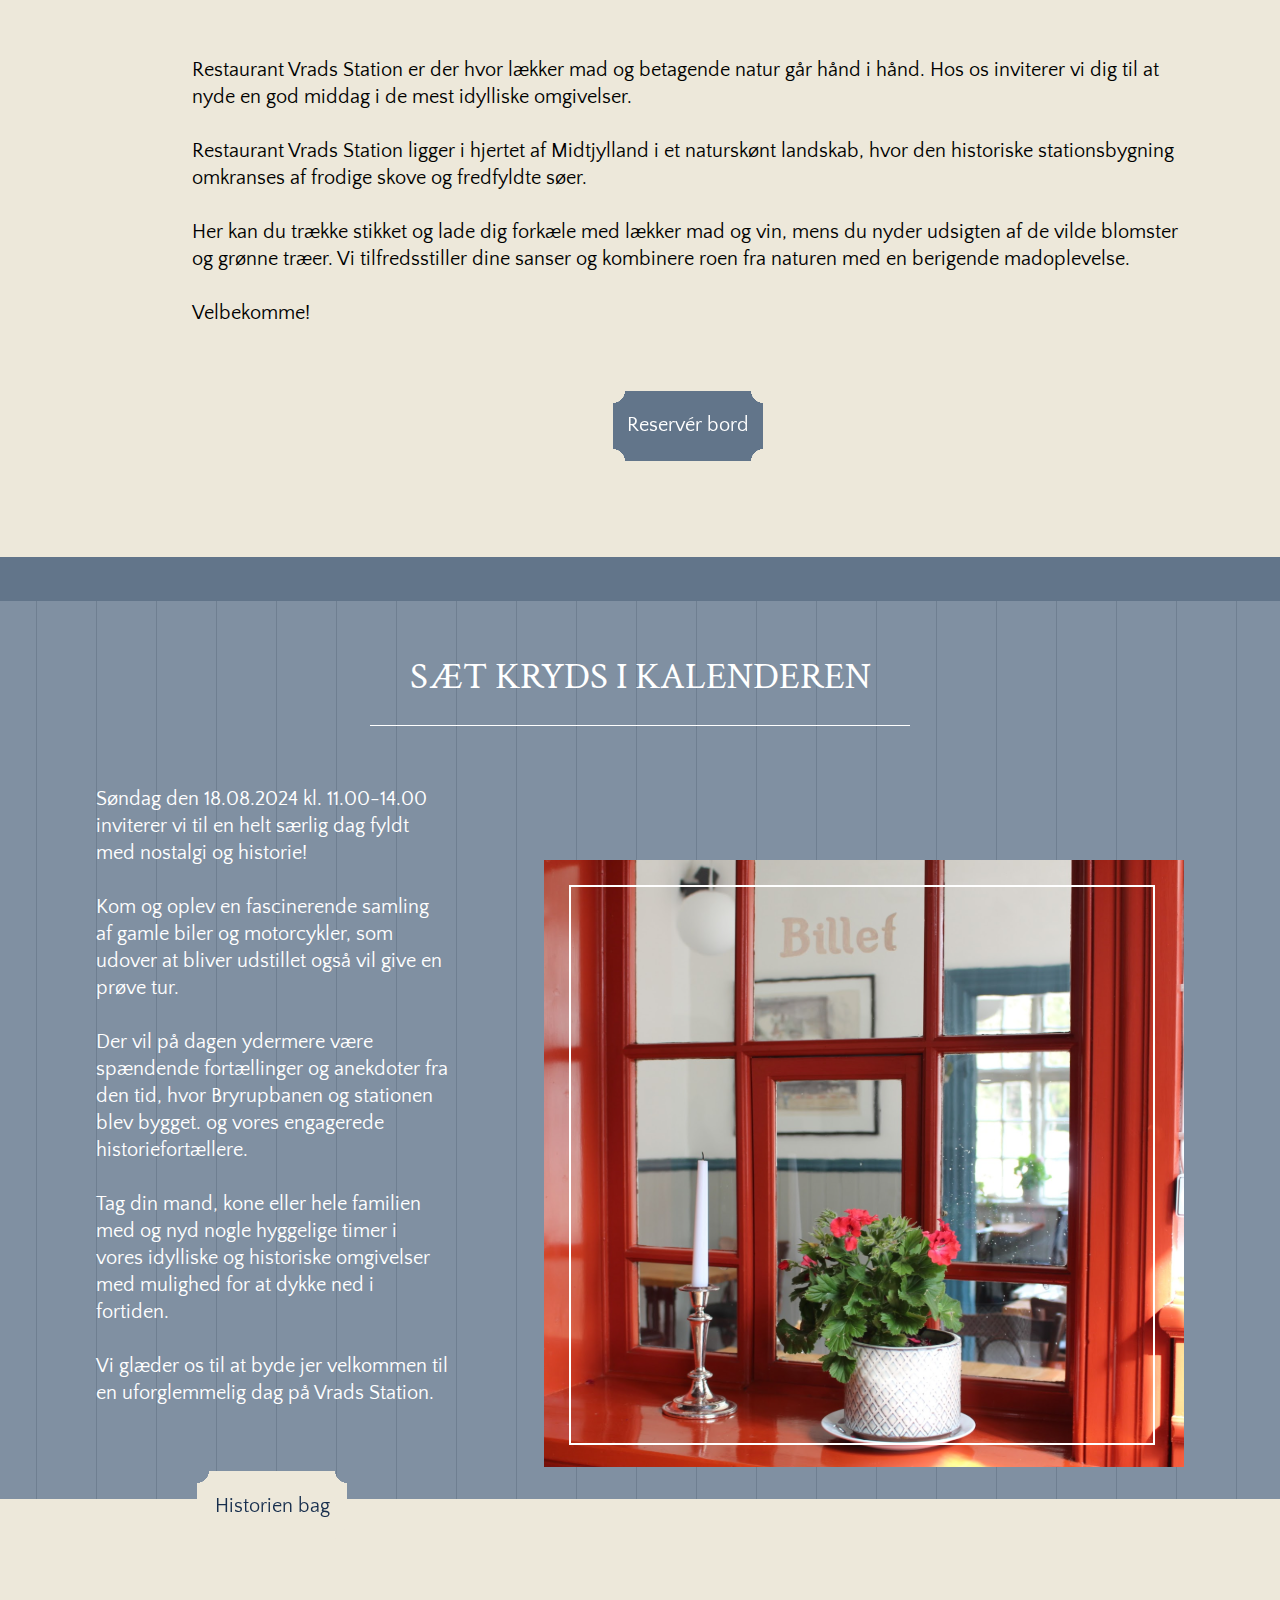
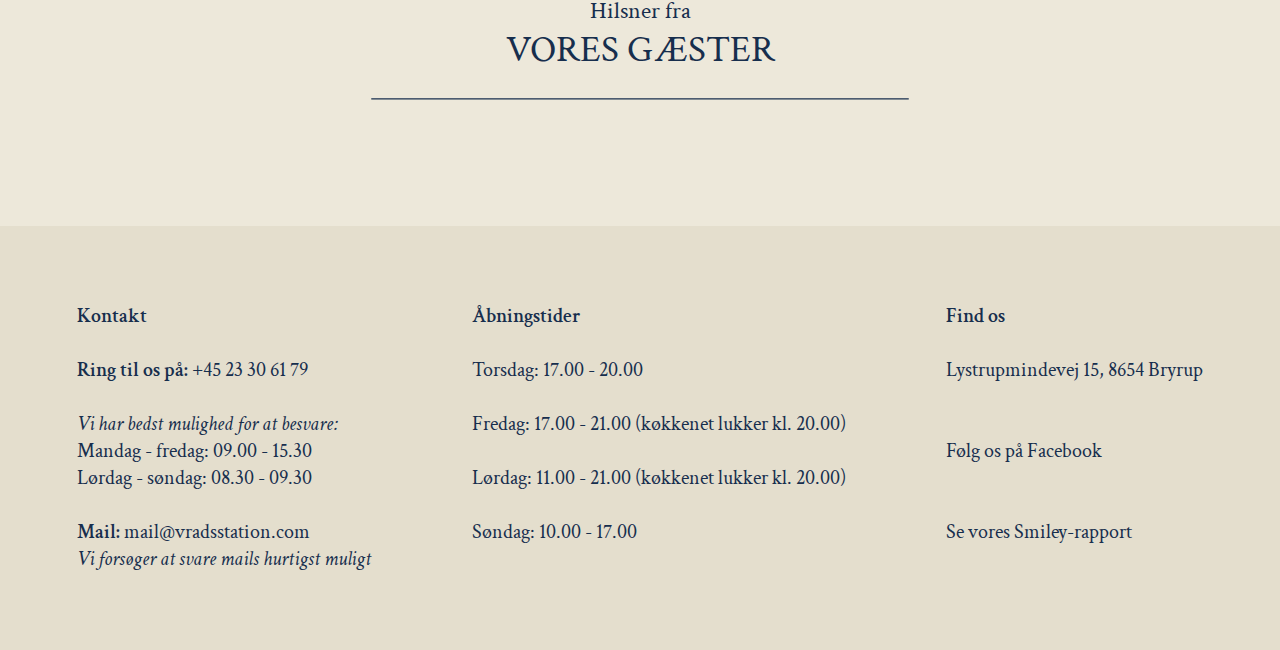
==== commit 9c20d43a: "almost done" ====
--- a/index.html
+++ b/index.html
@@ -15,25 +15,25 @@
     <nav>
         <ul class="sidebar">
             <li onclick="hideSidebar()"><a href="#"><svg xmlns="http://www.w3.org/2000/svg" height="26px" viewBox="0 -960 960 960" width="26px" fill="#172E4D"><path d="m256-200-56-56 224-224-224-224 56-56 224 224 224-224 56 56-224 224 224 224-56 56-224-224-224 224Z"/></svg></a></li>
-            <li><a href="#" class="qua-bold">Reservér bord</a></li>
-            <li><a href="#">Menu</a></li>
-            <li><a href="#">Begivenheder</a></li>
-            <li><a href="#">Historien bag</a></li>
-            <li><a href="#">Veterantoget</a></li>
-            <li><a href="#">Selskaber</a></li>
-            <li><a href="#">Kontakt</a></li>
+            <li><a href="fejlside.html" class="qua-bold">Reservér bord</a></li>
+            <li><a href="frokostmenu.html">Menu</a></li>
+            <li><a href="begivenheder.html">Begivenheder</a></li>
+            <li><a href="historien.html">Historien bag</a></li>
+            <li><a href="fejlside.html">Veterantoget</a></li>
+            <li><a href="selskaber.html">Selskaber</a></li>
+            <li><a href="fejlside.html">Kontakt</a></li>
             <li><a href="#" class="change_language">English</a></li> 
         </ul>
         
         <ul>
-            <li><a href="#"><img src="img/vradslogo.svg" alt="" class="logo"></a></li>
-            <li class="hideOnMobile"><a href="#" class="qua-bold">Reservér bord</a></li>
-            <li class="hideOnMobile"><a href="#">Menu</a></li>
-            <li class="hideOnMobile"><a href="#">Begivenheder</a></li>
-            <li class="hideOnMobile"><a href="#">Historien bag</a></li>
-            <li class="hideOnMobile"><a href="#">Veterantoget</a></li>
-            <li class="hideOnMobile"><a href="#">Selskaber</a></li>
-            <li class="hideOnMobile"><a href="#">Kontakt</a></li>
+            <li><a href="index.html"><img src="img/vradslogo.svg" alt="" class="logo"></a></li>
+            <li class="hideOnMobile"><a href="fejlside.html" class="qua-bold">Reservér bord</a></li>
+            <li class="hideOnMobile"><a href="frokostmenu.html">Menu</a></li>
+            <li class="hideOnMobile"><a href="begivenheder.html">Begivenheder</a></li>
+            <li class="hideOnMobile"><a href="historien.html">Historien bag</a></li>
+            <li class="hideOnMobile"><a href="fejlside.html">Veterantoget</a></li>
+            <li class="hideOnMobile"><a href="selskaber.html">Selskaber</a></li>
+            <li class="hideOnMobile"><a href="fejlside.html">Kontakt</a></li>
             <li class="hideOnMobile"><a href="#" class="change_language">English</a></li> 
             <li class="menu-button" onclick="showSidebar()"><a href="#"><svg xmlns="http://www.w3.org/2000/svg" height="26px" viewBox="0 -960 960 960" width="26px" fill="#172E4D"><path d="M120-240v-80h720v80H120Zm0-200v-80h720v80H120Zm0-200v-80h720v80H120Z"/></svg></a></li>
         </ul>
@@ -41,7 +41,7 @@
 
     <!--video på forsiden-->
     <div>
-        <video src="video/vradsvideo2.mp4" autoplay muted loop class="video"></video>
+        <video src="video/vradsvideo.mp4" autoplay muted loop class="video"></video>
     </div>
 
 
@@ -76,9 +76,9 @@
                 Med venlig hilsen,<br>
                 Restaurant Vrads Station</P>
 
-            <div class="knap">
-                <p>Se menuen</p>
-            </div>
+    <div class="knap">
+        <a href="frokostmenu.html"><p>Se menuen</p></a>
+    </div>
         </div>
         <div>
             <img src="img/ventesal.svg" alt="">
@@ -113,9 +113,9 @@
                 <br><br>
                 Velbekomme!</P>
 
-            <div class="knap">
-                <p>Reservér bord</p>
-            </div>
+                <div class="knap">
+                    <a href="frokostmenu.html"><p>Reservér bord</p></a>
+                </div>
         </div>
     </section>
 
@@ -136,8 +136,8 @@
                     <br><br>
                     Vi glæder os til at byde jer velkommen til en uforglemmelig dag på Vrads Station.</P>
         
-                <div class="knap">
-                    <p>Historien bag</p>
+                <div class="knap_hvid">
+                    <a href=""><p>Historien bag</p></a>
                 </div>
             </div>
 
--- a/style.css
+++ b/style.css
@@ -237,6 +237,7 @@
     justify-content: center;
     align-items: center;
     text-align: center;
+    font-family: qua-reg;
     background-color: #62758A;
     color: white;
     --mask: radial-gradient(12px at 12px 12px,#0000 98%,#000) -12px -12px;
@@ -247,7 +248,7 @@
 
 .knap a{
     color: white;
-    padding: 15px;
+    padding: 12px;
 }
 
 /*
@@ -318,6 +319,10 @@
     animation-range-end: 900px;
 }
 
+.kalender_wrapper img {
+    
+}
+
 .kalender_wrapper_content {
     display: flex;
     flex-direction: row;
@@ -326,10 +331,37 @@
     gap: 96px;
 }
 
-.kalender_wrapper_content .knap {
-    background-color: #E4DECD;
+.knap_hvid {
+    width: 150px;
+    height: 70px;
+    display: flex;
+    justify-content: center;
+    align-items: center;
+    text-align: center;
+    font-family: qua-reg;
+    background-color: #EDE8DA;
     color: #172E4D;
-}
+    --mask: radial-gradient(12px at 12px 12px,#0000 98%,#000) -12px -12px;
+    -webkit-mask: var(--mask);
+            mask: var(--mask);
+    margin: 64px auto 0 auto; /* Top margin og auto for at centrere vandret */
+}
+
+.knap_hvid a{
+    color: #172E4D;
+    padding: 12px;
+}
+
+.knap_hvid a:hover{
+    color: #EDE8DA;
+    cursor: pointer;
+}
+
+.knap_hvid:hover {
+    background-color: #172E4D;
+    color: #EDE8DA;
+}
+
 
 /* Gæstebog på forsiden */
 
@@ -361,6 +393,10 @@
     position: absolute;
     top: 0;
     z-index: 999;
+}
+/*----------------------------------- MENUKORT - ID'ER ----------------------------------- */
+#frokost, #aften, #kaffekage, #drikkevarer {
+    background-color: #172E4D;
 }
 
 /*----------------------------------- MENUKORT - FROKOSTMENU ----------------------------------- */
@@ -535,6 +571,11 @@
     flex-direction: row;
     justify-content: space-around;
     position: sticky;
+    top: 0; /* Sørg for at fastgøre elementet til toppen af dets container */
+    background-color: #EDE8DA;/* Gør det muligt at se elementet, hvis det overlapper indholdet */
+    z-index: 1; /* Sikrer, at elementet forbliver øverst på skærmen */
+    padding-bottom: 60px;
+    padding-top: 15px;
 }
 
 .spalter {
@@ -619,10 +660,31 @@
             mask: var(--mask);
 }
 
-.knap_selskab:hover {
+.knap_selskab a{
+    color: #172E4D;
+}
+
+.knap_selskab:hover{
     background-color: #172E4D;
     color: white;
 }
+
+.knap_selskab a:hover {
+    color: white;
+}
+
+
+/* ----------------------------------- 404 side ----------------------------------- */
+.fejlside_wrapper p{
+    text-align: center;
+}
+
+.fejlside_wrapper {
+    margin-top: 15%;
+}
+
+
+
 
 /* ----------------------------------- Footer ----------------------------------- */
 .footer_wrapper1 {
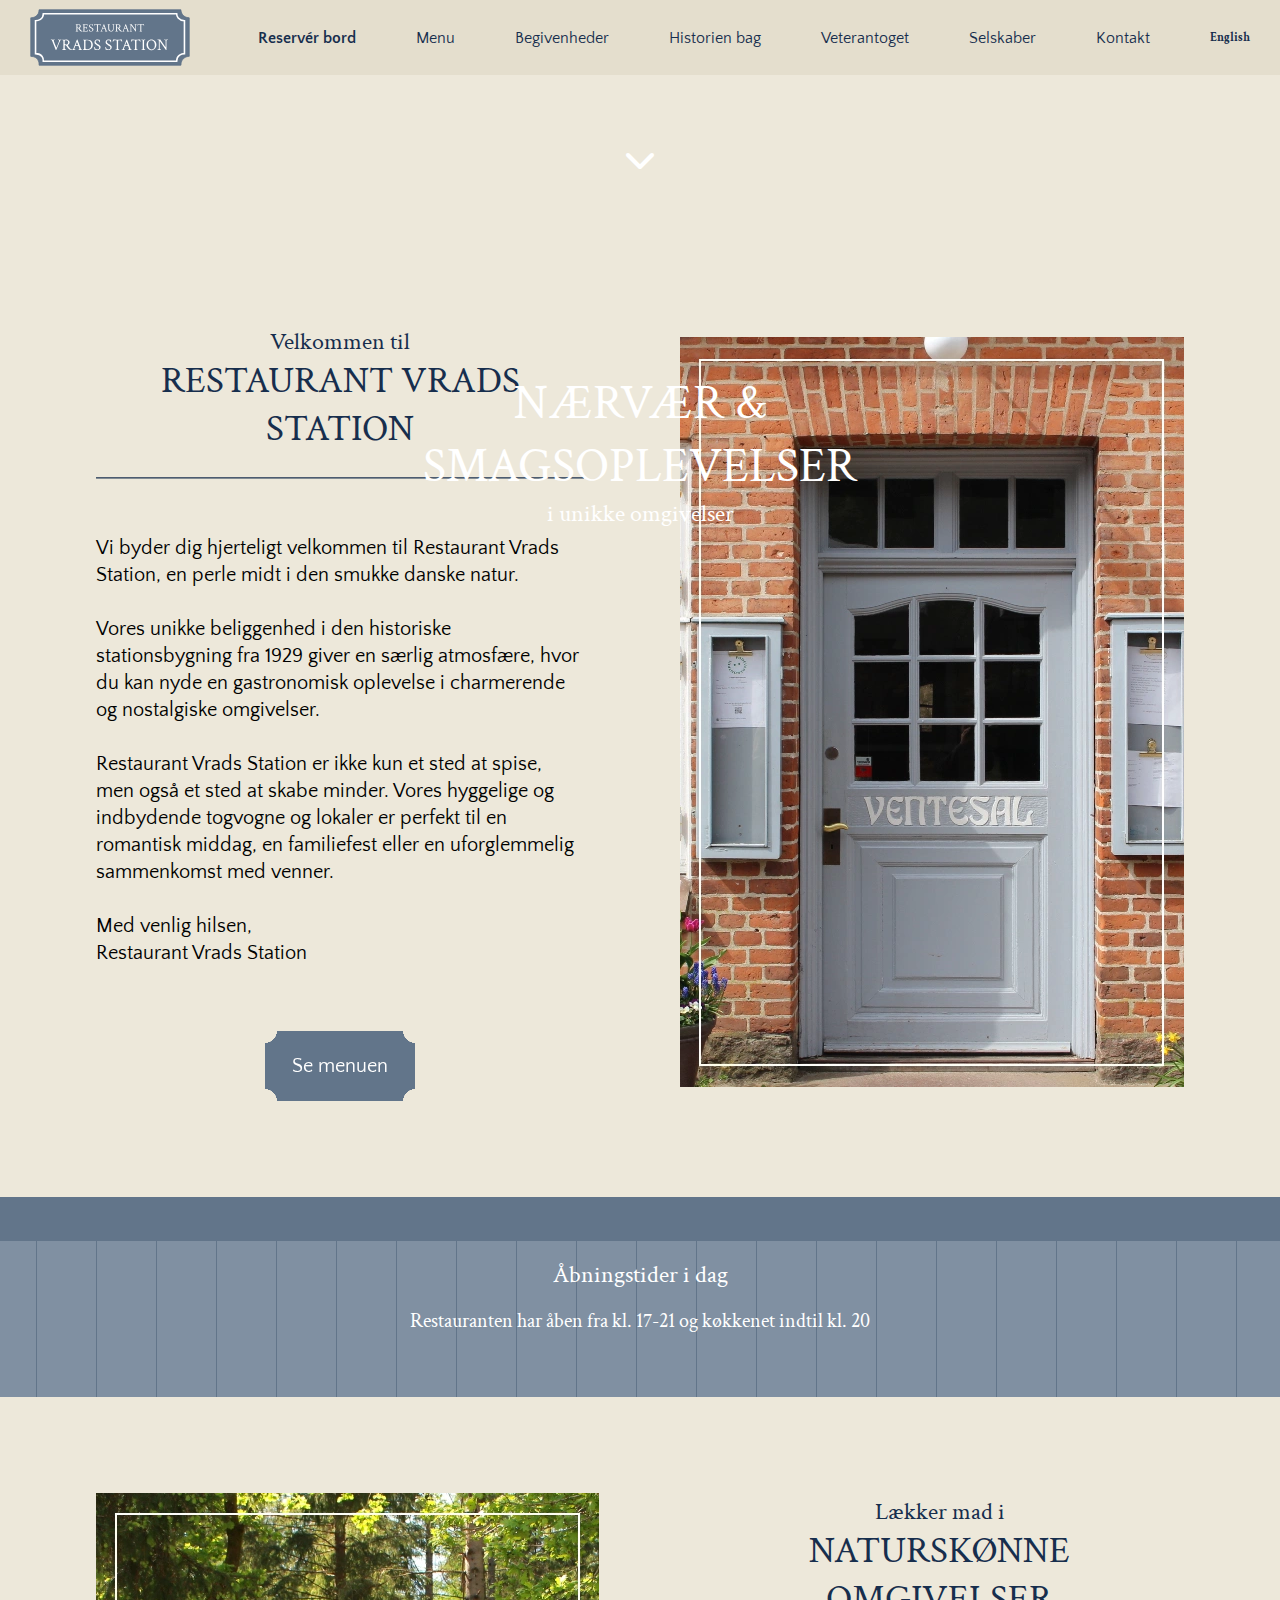
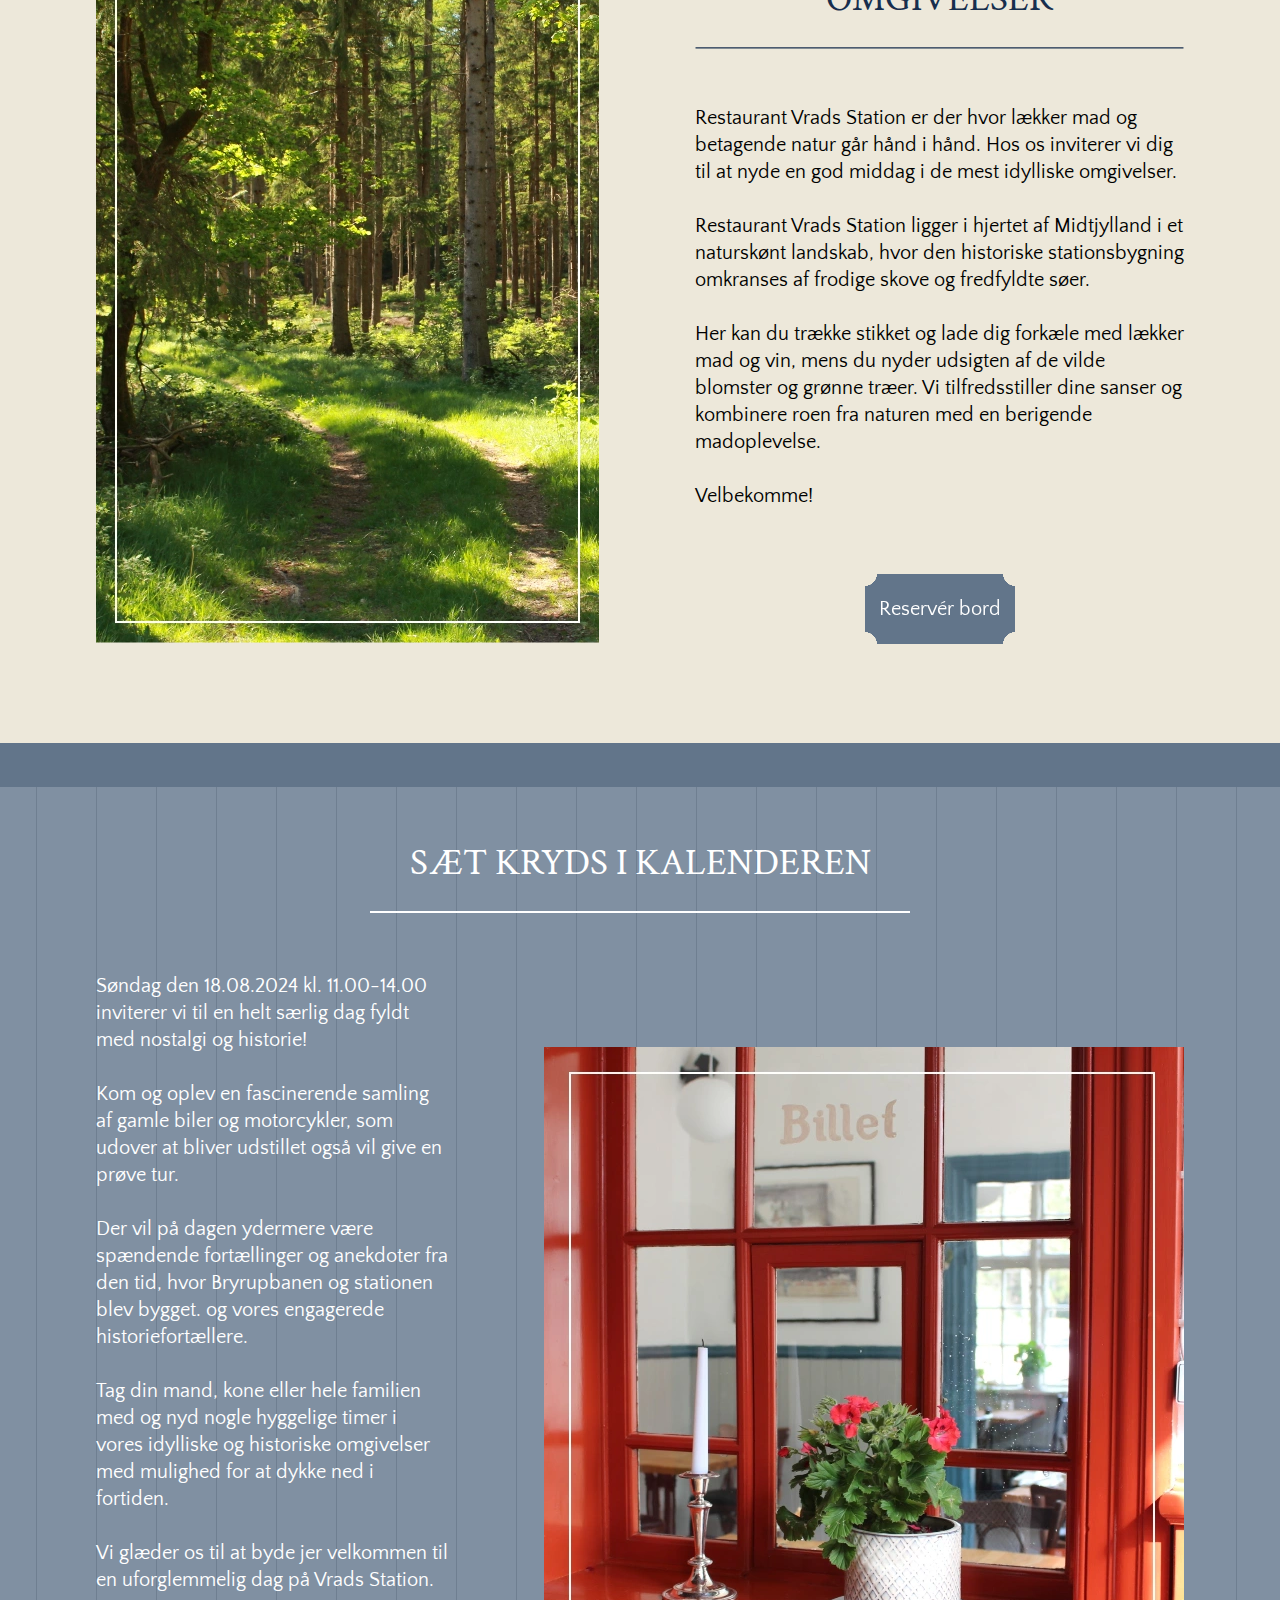
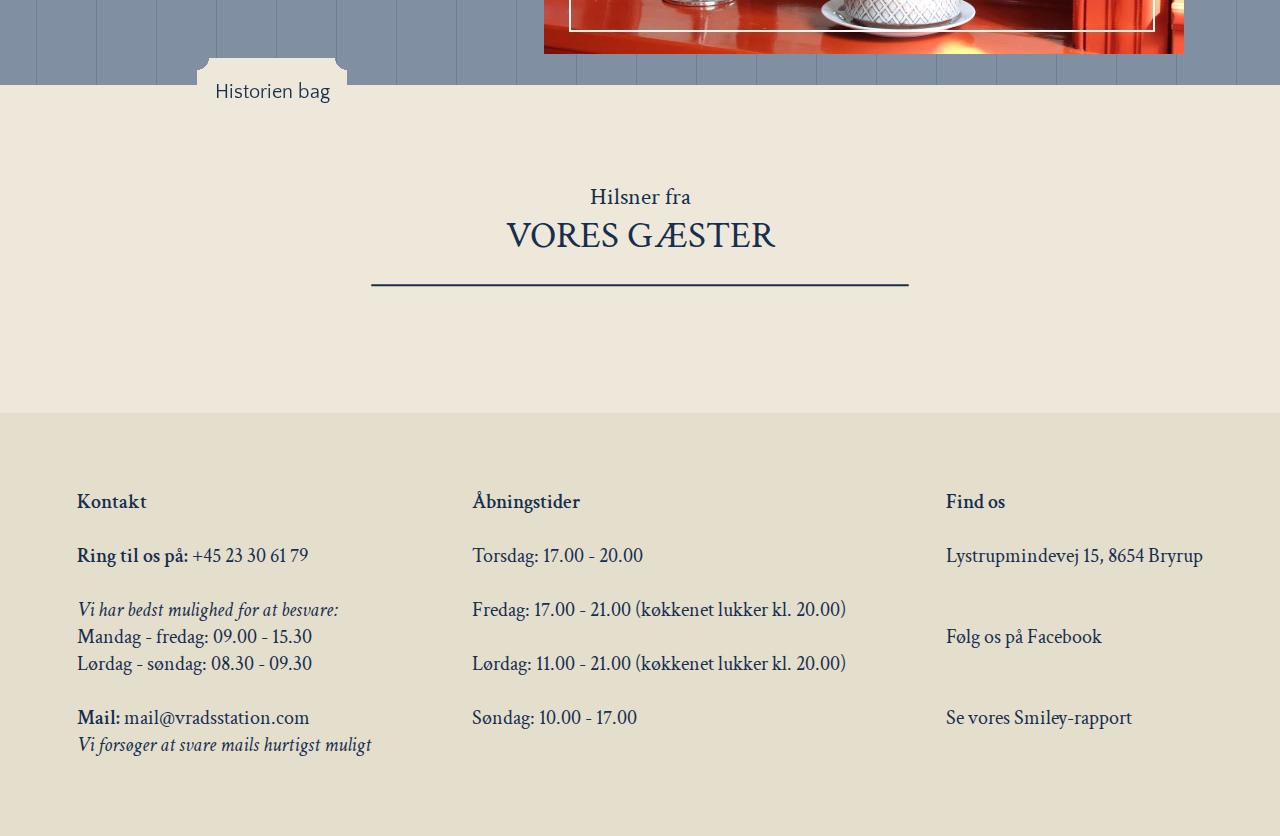
==== commit 5de2ee8a: "billedkvalitet" ====
--- a/index.html
+++ b/index.html
@@ -11,6 +11,7 @@
     <title>Document</title>
 </head>
 <body>
+<header>
     <!--Navigationsbaren-->
     <nav>
         <ul class="sidebar">
@@ -38,6 +39,7 @@
             <li class="menu-button" onclick="showSidebar()"><a href="#"><svg xmlns="http://www.w3.org/2000/svg" height="26px" viewBox="0 -960 960 960" width="26px" fill="#172E4D"><path d="M120-240v-80h720v80H120Zm0-200v-80h720v80H120Zm0-200v-80h720v80H120Z"/></svg></a></li>
         </ul>
     </nav>
+</header>
 
     <!--video på forsiden-->
     <div>
@@ -55,12 +57,9 @@
             <i class="fa-solid fa-chevron-down fa-2xl" style="color: #ffffff;"></i>
         </div></a>
     </section>
-
-
     
     <!--Velkommen sektion på forsiden-->
     <section class="velkommen_wrapper" id="pil_ned">
-
         <div class="tekst_layout">
             <h2 class="blaa_tekst">Velkommen til</h2>
             <h1 class="blaa_tekst">RESTAURANT VRADS STATION</h1>
@@ -81,7 +80,7 @@
     </div>
         </div>
         <div>
-            <img src="img/ventesal.svg" alt="">
+            <img src="img/ventesal.webp" alt="">
         </div>
     </section>
 
@@ -96,7 +95,7 @@
     <!--Natur sektion på forsiden-->
     <section class="natur_wrapper">
         <div>
-            <img src="img/natur.svg" alt="">
+            <img src="img/natur.webp" alt="">
         </div>
         <div class="tekst_layout">
             <h2 class="blaa_tekst">Lækker mad i</h2>
@@ -141,7 +140,7 @@
                 </div>
             </div>
 
-            <img src="img/kalenderbillede.svg" alt="billede af interior på Vrads Station">
+            <img src="img/kalenderbillede.webp" alt="billede af interior på Vrads Station">
         </div>
     </section>
 
--- a/style.css
+++ b/style.css
@@ -319,9 +319,7 @@
     animation-range-end: 900px;
 }
 
-.kalender_wrapper img {
-    
-}
+
 
 .kalender_wrapper_content {
     display: flex;
@@ -535,7 +533,7 @@
     animation: fadeIn 0.5s;
     animation-timeline: view();
     animation-range-start: 1px;
-    animation-range-end: 900px;
+    animation-range-end: 600px;
 }
 
 .historien_img img {
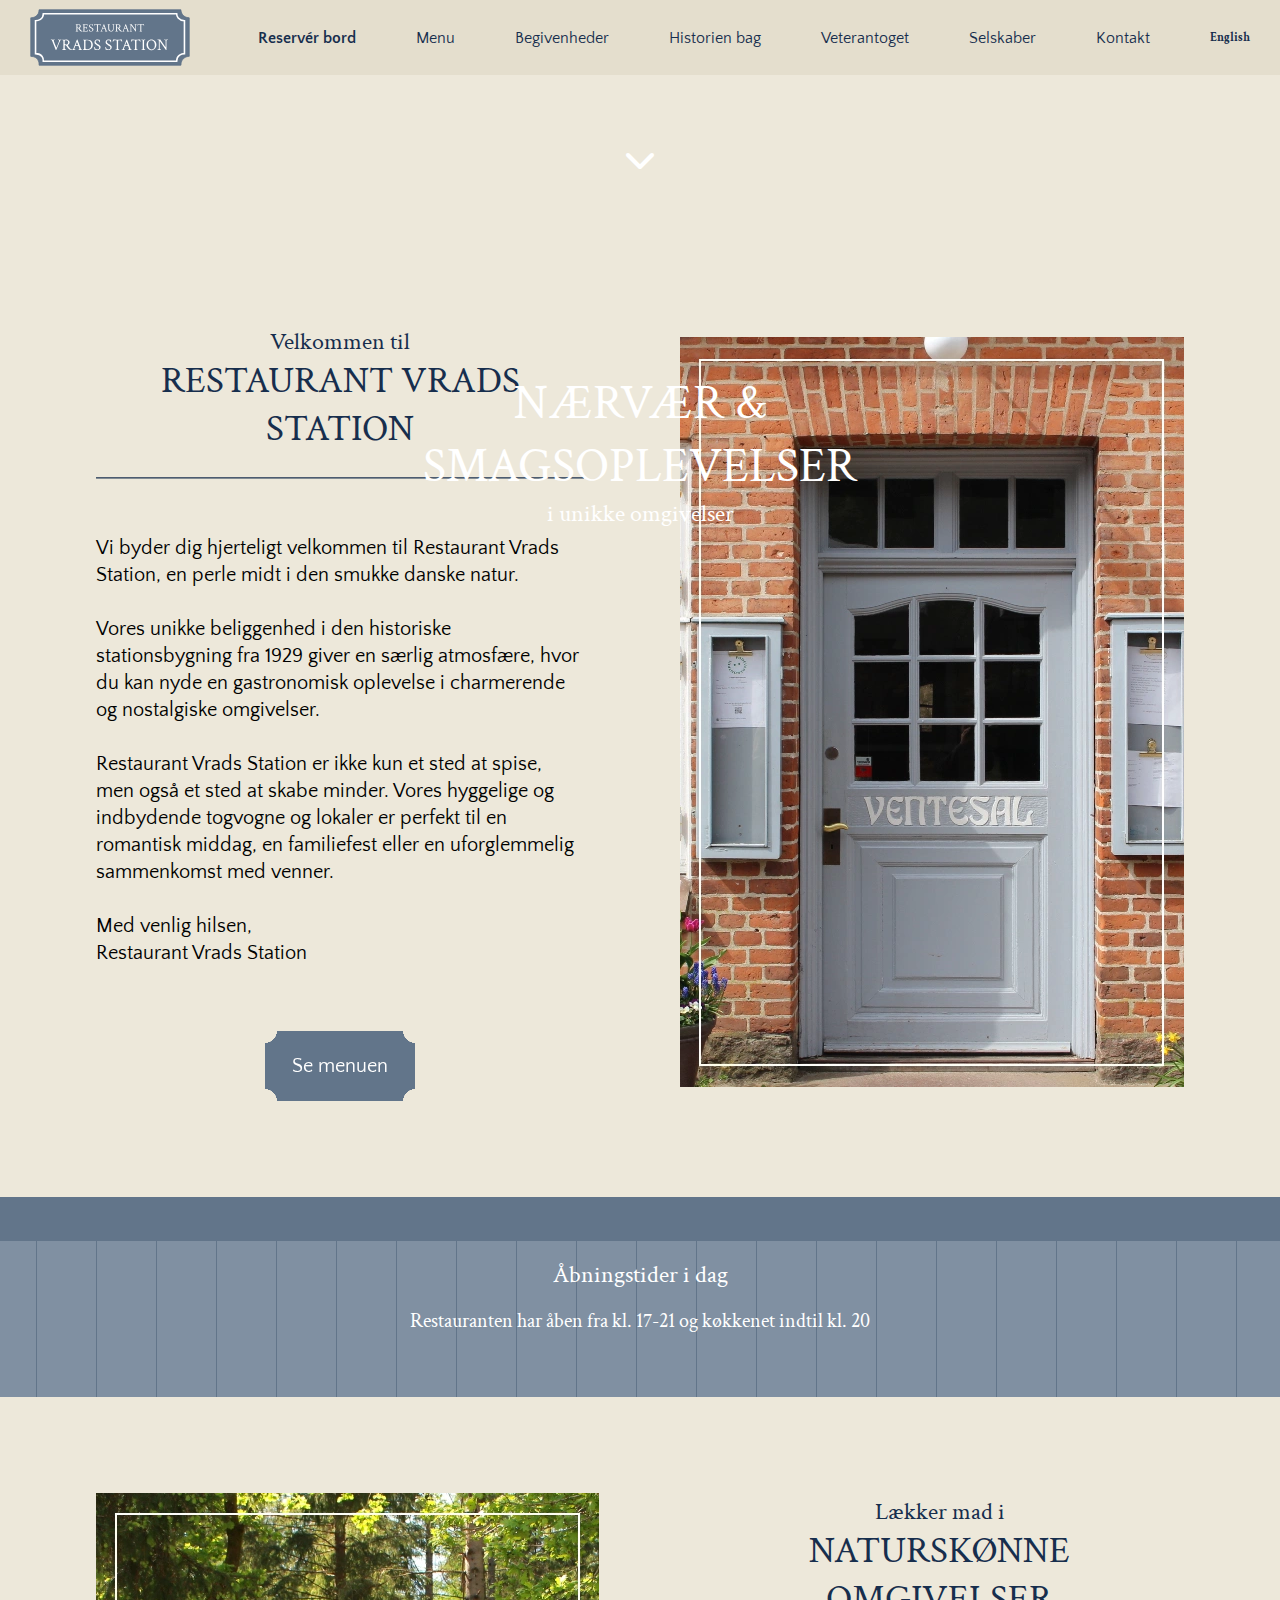
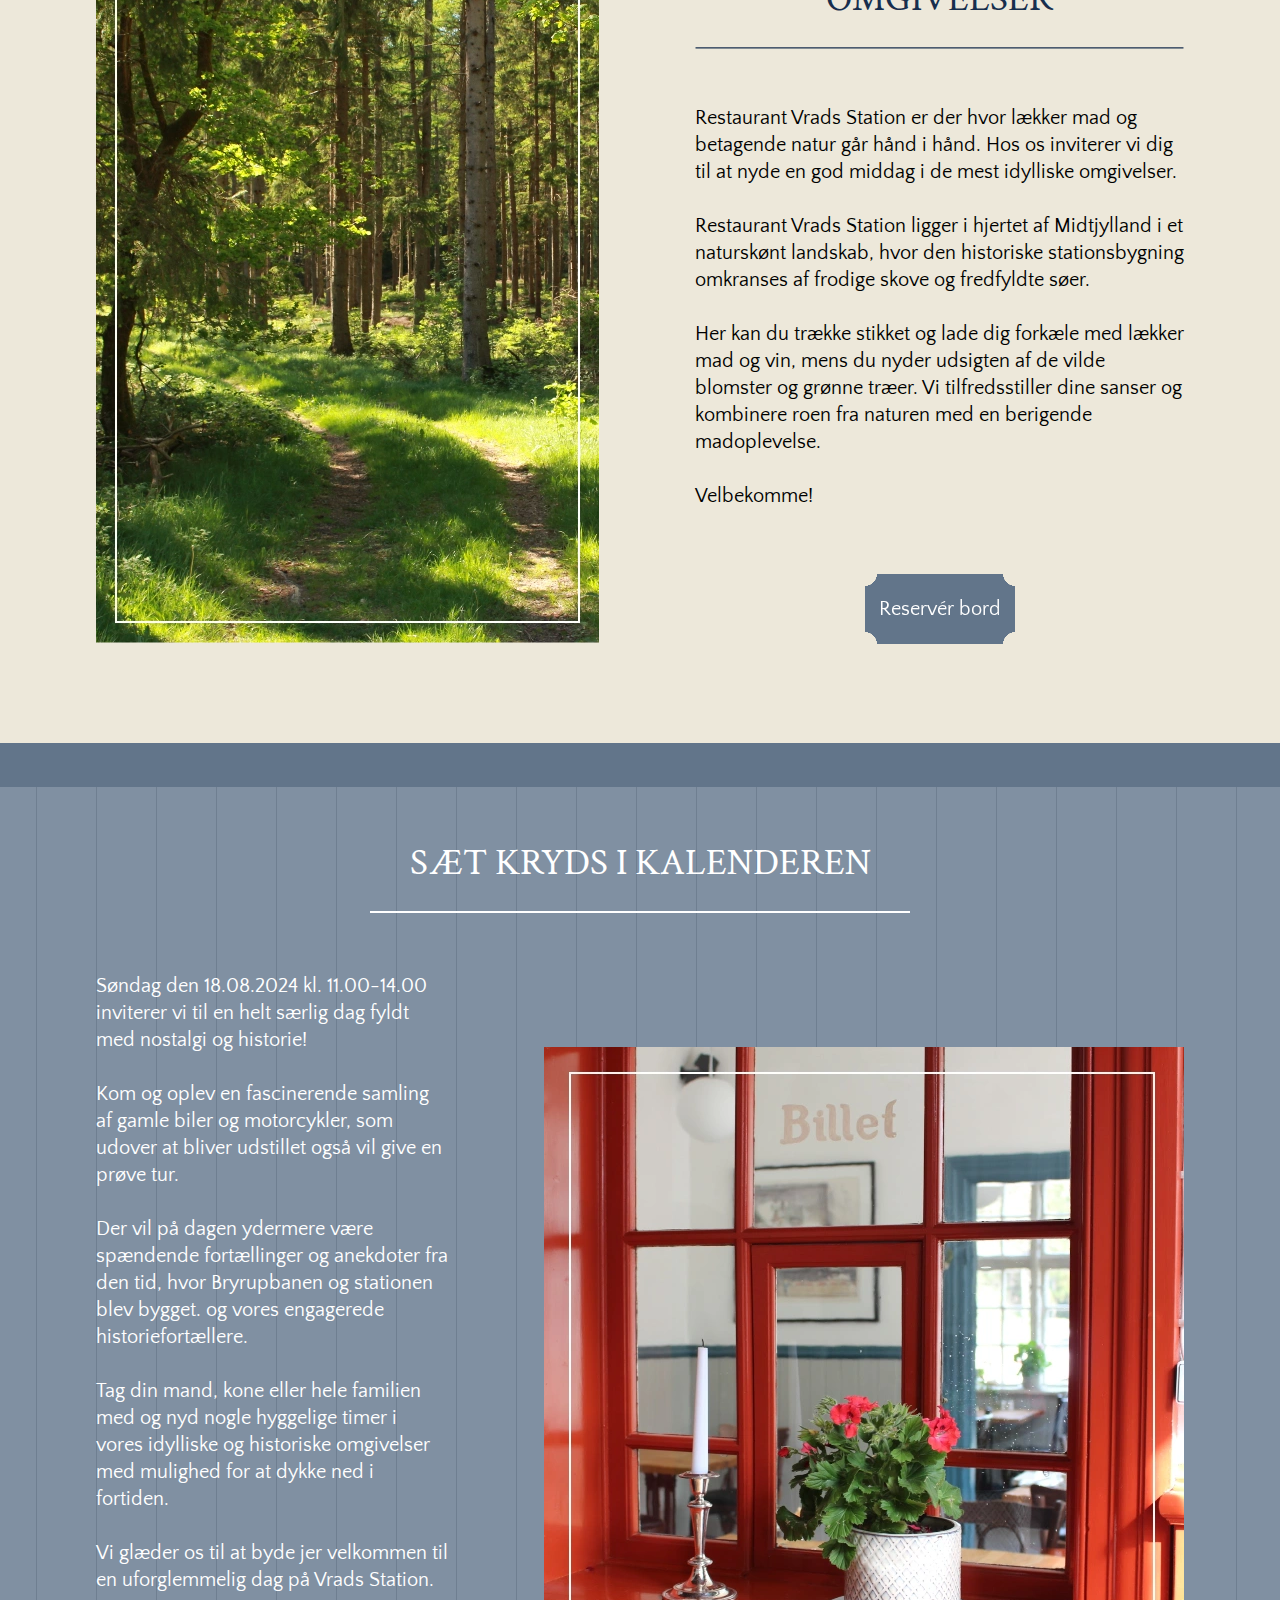
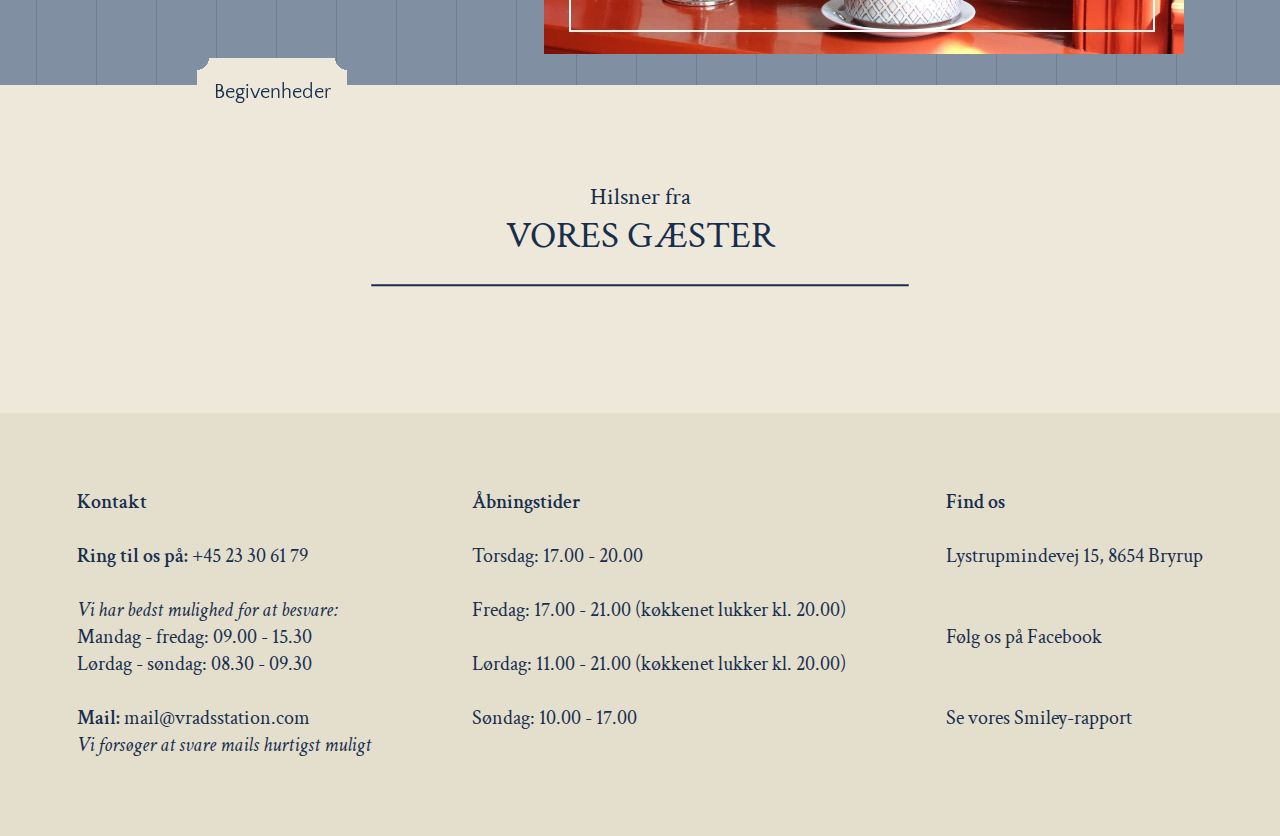
==== commit 0ebb4348: "fjernet menu animation mm." ====
--- a/index.html
+++ b/index.html
@@ -3,12 +3,14 @@
 <head>
     <meta charset="UTF-8">
     <meta name="viewport" content="width=device-width, initial-scale=1.0">
+    <link rel="icon" type="image/x-icon" href="img/vradslogo.svg">
     <link rel="stylesheet" href="style.css">
     <link rel="stylesheet" href="style-ida.css"> <!-- HUSK AT FJERNE IGEN -->
     <link rel="stylesheet" href="reset.css">
     <script src="script.js" defer></script>
     <link rel="stylesheet" href="https://cdnjs.cloudflare.com/ajax/libs/font-awesome/6.5.2/css/all.min.css">
-    <title>Document</title>
+    <meta name="description" content="Forside til Restaurant Vrads Station, med video, 3 indslag og en gæstebog.">
+    <title>Restaurant Vrads Station</title>
 </head>
 <body>
 <header>
@@ -64,7 +66,7 @@
             <h2 class="blaa_tekst">Velkommen til</h2>
             <h1 class="blaa_tekst">RESTAURANT VRADS STATION</h1>
 
-            <img src="img/linje.svg" alt="" class="linje">
+            <img src="img/linje.svg" alt="En linje" class="linje">
             
             <P>Vi byder dig hjerteligt velkommen til Restaurant Vrads Station, en perle midt i den smukke danske natur. 
                 <br><br>
@@ -80,7 +82,7 @@
     </div>
         </div>
         <div>
-            <img src="img/ventesal.webp" alt="">
+            <img src="img/ventesal.webp" alt="Billede indefra ventesalen på Restaurant Vrads Station">
         </div>
     </section>
 
@@ -95,13 +97,13 @@
     <!--Natur sektion på forsiden-->
     <section class="natur_wrapper">
         <div>
-            <img src="img/natur.webp" alt="">
+            <img src="img/natur.webp" alt="Skovområde i nærliggende område">
         </div>
         <div class="tekst_layout">
             <h2 class="blaa_tekst">Lækker mad i</h2>
             <h1 class="blaa_tekst">NATURSKØNNE OMGIVELSER</h1>
             
-            <img src="img/linje.svg" alt="" class="linje">
+            <img src="img/linje.svg" alt="En linje" class="linje">
             
             <P>Restaurant Vrads Station er der hvor lækker mad og betagende natur går hånd i hånd. Hos os inviterer vi dig til at nyde en god middag i de mest idylliske omgivelser.
                 <br><br>
@@ -121,7 +123,7 @@
     <!--Kalender sektion på forsiden-->
     <section class="kalender_wrapper">
         <h1>SÆT KRYDS I KALENDEREN</h1>
-        <img src="img/linjehvid.svg" alt="" class="linje">
+        <img src="img/linjehvid.svg" alt="En linje" class="linje">
 
         <div class="kalender_wrapper_content">
             <div class="tekst_layout">
@@ -136,7 +138,7 @@
                     Vi glæder os til at byde jer velkommen til en uforglemmelig dag på Vrads Station.</P>
         
                 <div class="knap_hvid">
-                    <a href=""><p>Historien bag</p></a>
+                    <a href=""><p>Begivenheder</p></a>
                 </div>
             </div>
 
@@ -151,7 +153,7 @@
             <h2 class="blaa_tekst">Hilsner fra</h2>
             <h1 class="blaa_tekst">VORES GÆSTER</h1>
 
-            <img src="img/linje.svg" alt="">
+            <img src="img/linje.svg" alt="En linje">
         </div>
 
         <div>
--- a/style.css
+++ b/style.css
@@ -117,7 +117,7 @@
 }
 
 /*----------------------------------- FORSIDE ----------------------------------- */
-
+/* Navigationsbaren */
 nav {
     background-color: #E4DECD;
 }
@@ -448,16 +448,10 @@
 .menukort_layout div {
     position: relative;
     text-align: center;
-    margin-left: 104px;
-    margin-right: 104px;
-}
-
-.menu_ret {
-    animation: fadeIn 0.5s;
-    animation-timeline: view();
-    animation-range-start: 1px;
-    animation-range-end: 400px;
-}
+    margin-left: 136px;
+    margin-right: 136px;
+}
+
 
 .menu_ret p {
     font-family: crimson-reg;
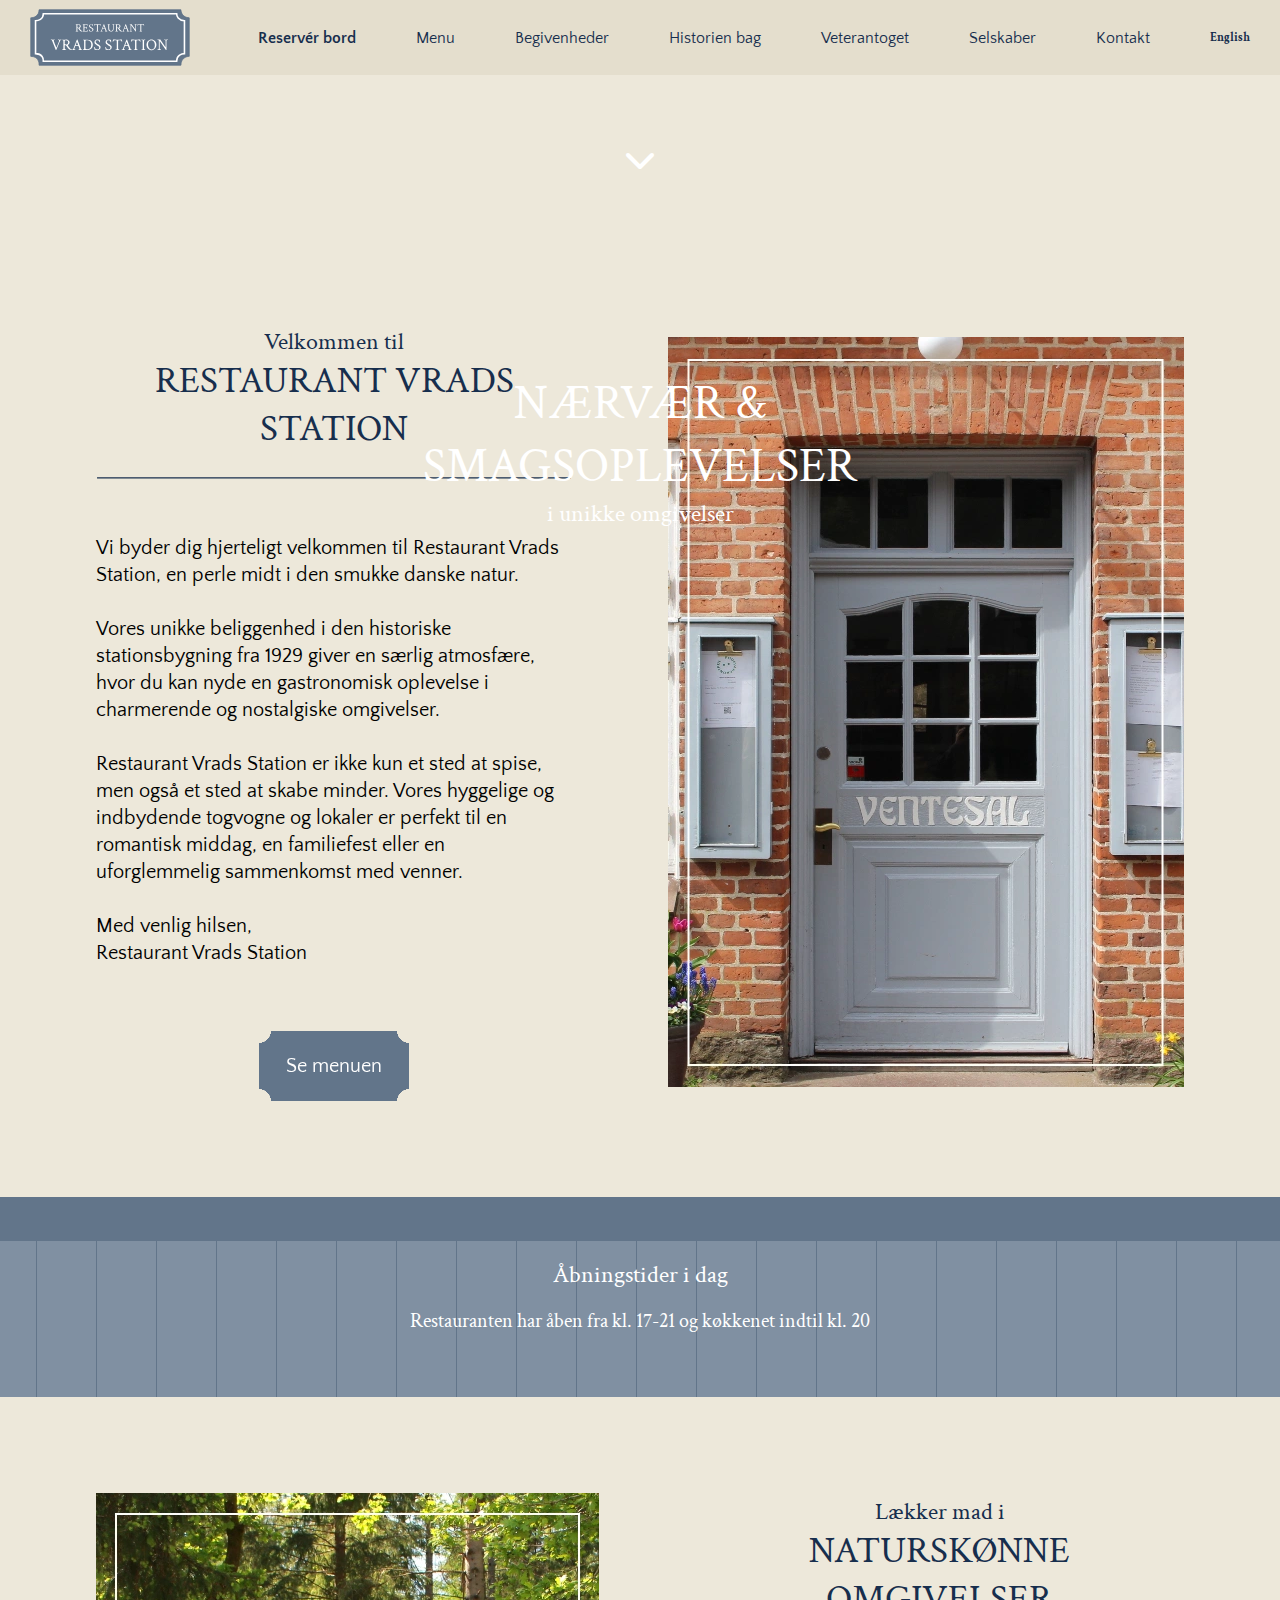
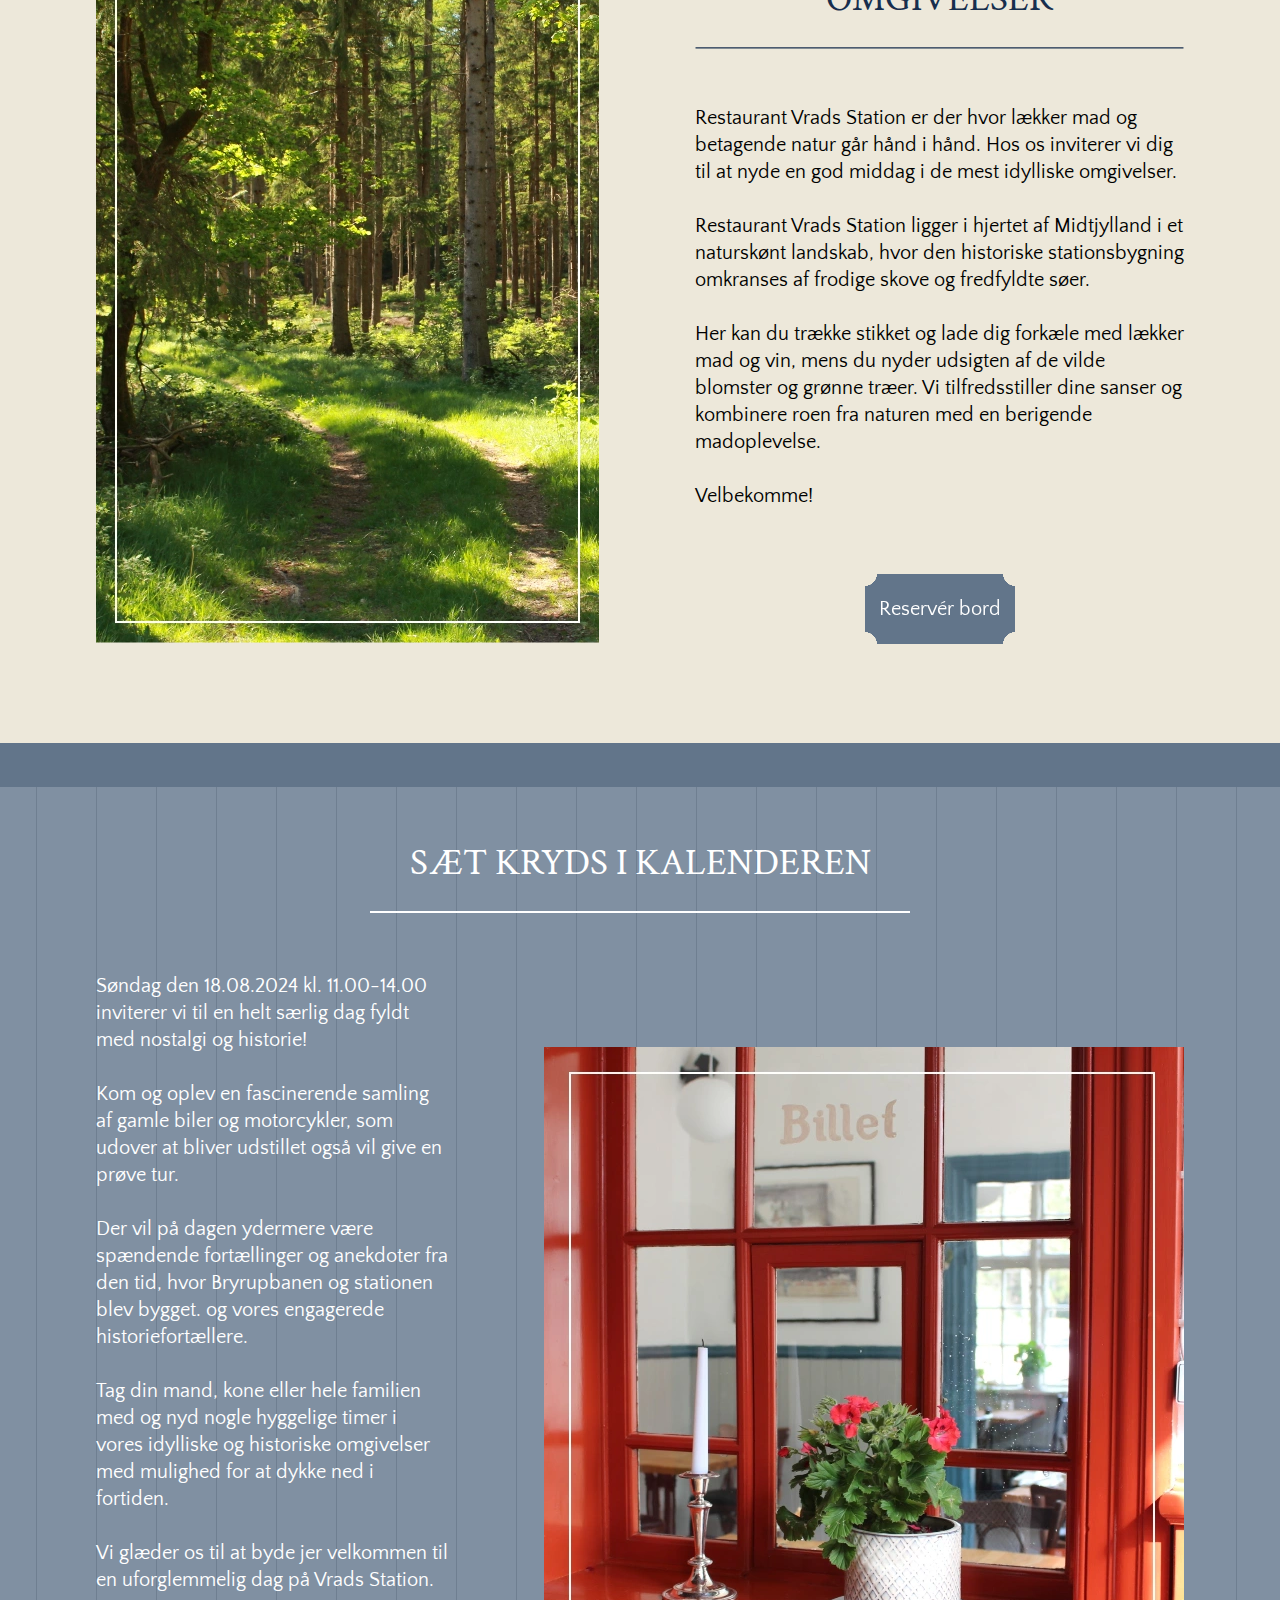
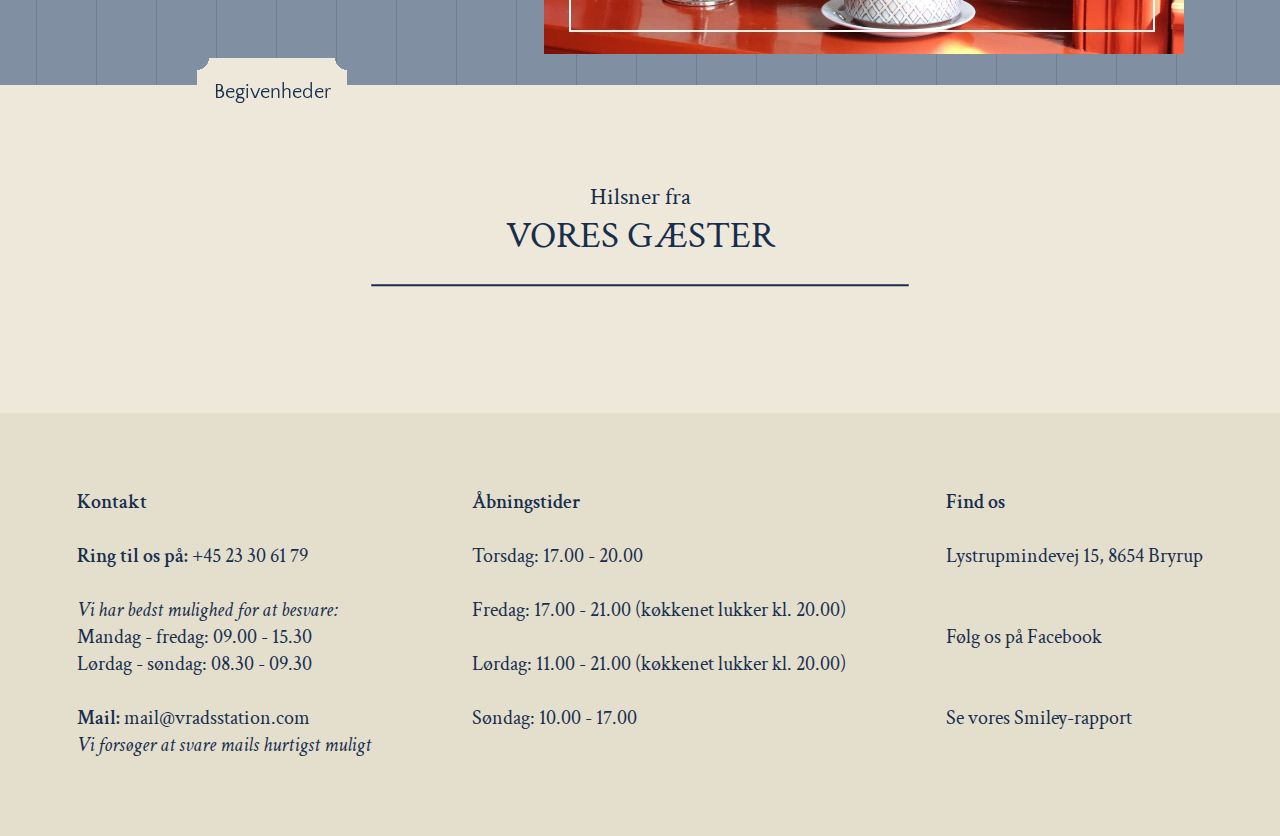
==== commit 00fb4d28: "færdig?" ====
--- a/index.html
+++ b/index.html
@@ -1,5 +1,6 @@
 <!DOCTYPE html>
 <html lang="da">
+
 <head>
     <meta charset="UTF-8">
     <meta name="viewport" content="width=device-width, initial-scale=1.0">
@@ -12,36 +13,44 @@
     <meta name="description" content="Forside til Restaurant Vrads Station, med video, 3 indslag og en gæstebog.">
     <title>Restaurant Vrads Station</title>
 </head>
+
 <body>
-<header>
-    <!--Navigationsbaren-->
-    <nav>
-        <ul class="sidebar">
-            <li onclick="hideSidebar()"><a href="#"><svg xmlns="http://www.w3.org/2000/svg" height="26px" viewBox="0 -960 960 960" width="26px" fill="#172E4D"><path d="m256-200-56-56 224-224-224-224 56-56 224 224 224-224 56 56-224 224 224 224-56 56-224-224-224 224Z"/></svg></a></li>
-            <li><a href="fejlside.html" class="qua-bold">Reservér bord</a></li>
-            <li><a href="frokostmenu.html">Menu</a></li>
-            <li><a href="begivenheder.html">Begivenheder</a></li>
-            <li><a href="historien.html">Historien bag</a></li>
-            <li><a href="fejlside.html">Veterantoget</a></li>
-            <li><a href="selskaber.html">Selskaber</a></li>
-            <li><a href="fejlside.html">Kontakt</a></li>
-            <li><a href="#" class="change_language">English</a></li> 
-        </ul>
-        
-        <ul>
-            <li><a href="index.html"><img src="img/vradslogo.svg" alt="" class="logo"></a></li>
-            <li class="hideOnMobile"><a href="fejlside.html" class="qua-bold">Reservér bord</a></li>
-            <li class="hideOnMobile"><a href="frokostmenu.html">Menu</a></li>
-            <li class="hideOnMobile"><a href="begivenheder.html">Begivenheder</a></li>
-            <li class="hideOnMobile"><a href="historien.html">Historien bag</a></li>
-            <li class="hideOnMobile"><a href="fejlside.html">Veterantoget</a></li>
-            <li class="hideOnMobile"><a href="selskaber.html">Selskaber</a></li>
-            <li class="hideOnMobile"><a href="fejlside.html">Kontakt</a></li>
-            <li class="hideOnMobile"><a href="#" class="change_language">English</a></li> 
-            <li class="menu-button" onclick="showSidebar()"><a href="#"><svg xmlns="http://www.w3.org/2000/svg" height="26px" viewBox="0 -960 960 960" width="26px" fill="#172E4D"><path d="M120-240v-80h720v80H120Zm0-200v-80h720v80H120Zm0-200v-80h720v80H120Z"/></svg></a></li>
-        </ul>
-    </nav>
-</header>
+    <header>
+        <!--Navigationsbaren-->
+        <nav>
+            <ul class="sidebar">
+                <li onclick="hideSidebar()"><a href="#"><svg xmlns="http://www.w3.org/2000/svg" height="26px"
+                            viewBox="0 -960 960 960" width="26px" fill="#172E4D">
+                            <path
+                                d="m256-200-56-56 224-224-224-224 56-56 224 224 224-224 56 56-224 224 224 224-56 56-224-224-224 224Z" />
+                        </svg></a></li>
+                <li><a href="fejlside.html" class="qua-bold">Reservér bord</a></li>
+                <li><a href="frokostmenu.html">Menu</a></li>
+                <li><a href="begivenheder.html">Begivenheder</a></li>
+                <li><a href="historien.html">Historien bag</a></li>
+                <li><a href="fejlside.html">Veterantoget</a></li>
+                <li><a href="selskaber.html">Selskaber</a></li>
+                <li><a href="fejlside.html">Kontakt</a></li>
+                <li><a href="#" class="change_language">English</a></li>
+            </ul>
+
+            <ul>
+                <li><a href="index.html"><img src="img/vradslogo.svg" alt="" class="logo"></a></li>
+                <li class="hideOnMobile"><a href="fejlside.html" class="qua-bold">Reservér bord</a></li>
+                <li class="hideOnMobile"><a href="frokostmenu.html">Menu</a></li>
+                <li class="hideOnMobile"><a href="begivenheder.html">Begivenheder</a></li>
+                <li class="hideOnMobile"><a href="historien.html">Historien bag</a></li>
+                <li class="hideOnMobile"><a href="fejlside.html">Veterantoget</a></li>
+                <li class="hideOnMobile"><a href="selskaber.html">Selskaber</a></li>
+                <li class="hideOnMobile"><a href="fejlside.html">Kontakt</a></li>
+                <li class="hideOnMobile"><a href="#" class="change_language">English</a></li>
+                <li class="menu-button" onclick="showSidebar()"><a href="#"><svg xmlns="http://www.w3.org/2000/svg"
+                            height="26px" viewBox="0 -960 960 960" width="26px" fill="#172E4D">
+                            <path d="M120-240v-80h720v80H120Zm0-200v-80h720v80H120Zm0-200v-80h720v80H120Z" />
+                        </svg></a></li>
+            </ul>
+        </nav>
+    </header>
 
     <!--video på forsiden-->
     <div>
@@ -55,11 +64,13 @@
             <h1 class="videotext1">NÆRVÆR & <br> SMAGSOPLEVELSER</h1>
             <h2 class="videotext2">i unikke omgivelser</h2>
         </div>
-        <a href="#pil_ned"><div class="pil_ned">
-            <i class="fa-solid fa-chevron-down fa-2xl" style="color: #ffffff;"></i>
-        </div></a>
-    </section>
-    
+        <a href="#pil_ned">
+            <div class="pil_ned">
+                <i class="fa-solid fa-chevron-down fa-2xl" style="color: #ffffff;"></i>
+            </div>
+        </a>
+    </section>
+
     <!--Velkommen sektion på forsiden-->
     <section class="velkommen_wrapper" id="pil_ned">
         <div class="tekst_layout">
@@ -67,19 +78,25 @@
             <h1 class="blaa_tekst">RESTAURANT VRADS STATION</h1>
 
             <img src="img/linje.svg" alt="En linje" class="linje">
-            
-            <P>Vi byder dig hjerteligt velkommen til Restaurant Vrads Station, en perle midt i den smukke danske natur. 
-                <br><br>
-                Vores unikke beliggenhed i den historiske stationsbygning fra 1929 giver en særlig atmosfære, hvor du kan nyde en gastronomisk oplevelse i charmerende og nostalgiske omgivelser.
-                <br><br>
-                Restaurant Vrads Station er ikke kun et sted at spise, men også et sted at skabe minder. Vores hyggelige og indbydende togvogne og lokaler er perfekt til en romantisk middag, en familiefest eller en uforglemmelig sammenkomst med venner. 
+
+            <P>Vi byder dig hjerteligt velkommen til Restaurant Vrads Station, en perle midt i den smukke danske natur.
+                <br><br>
+                Vores unikke beliggenhed i den historiske stationsbygning fra 1929 giver en særlig atmosfære, hvor du
+                kan nyde en gastronomisk oplevelse i charmerende og nostalgiske omgivelser.
+                <br><br>
+                Restaurant Vrads Station er ikke kun et sted at spise, men også et sted at skabe minder. Vores hyggelige
+                og indbydende togvogne og lokaler er perfekt til en romantisk middag, en familiefest eller en
+                uforglemmelig sammenkomst med venner.
                 <br><br>
                 Med venlig hilsen,<br>
-                Restaurant Vrads Station</P>
-
-    <div class="knap">
-        <a href="frokostmenu.html"><p>Se menuen</p></a>
-    </div>
+                Restaurant Vrads Station
+            </P>
+
+            <div class="knap">
+                <a href="frokostmenu.html">
+                    <p>Se menuen</p>
+                </a>
+            </div>
         </div>
         <div>
             <img src="img/ventesal.webp" alt="Billede indefra ventesalen på Restaurant Vrads Station">
@@ -102,21 +119,27 @@
         <div class="tekst_layout">
             <h2 class="blaa_tekst">Lækker mad i</h2>
             <h1 class="blaa_tekst">NATURSKØNNE OMGIVELSER</h1>
-            
+
             <img src="img/linje.svg" alt="En linje" class="linje">
-            
-            <P>Restaurant Vrads Station er der hvor lækker mad og betagende natur går hånd i hånd. Hos os inviterer vi dig til at nyde en god middag i de mest idylliske omgivelser.
-                <br><br>
-                Restaurant Vrads Station ligger i hjertet af Midtjylland i et naturskønt landskab, hvor den historiske stationsbygning omkranses af frodige skove og fredfyldte søer. 
-                <br><br>
-                Her kan du trække stikket og lade dig forkæle med lækker mad og vin, mens du nyder udsigten af de vilde blomster og grønne træer. 
+
+            <P>Restaurant Vrads Station er der hvor lækker mad og betagende natur går hånd i hånd. Hos os inviterer vi
+                dig til at nyde en god middag i de mest idylliske omgivelser.
+                <br><br>
+                Restaurant Vrads Station ligger i hjertet af Midtjylland i et naturskønt landskab, hvor den historiske
+                stationsbygning omkranses af frodige skove og fredfyldte søer.
+                <br><br>
+                Her kan du trække stikket og lade dig forkæle med lækker mad og vin, mens du nyder udsigten af de vilde
+                blomster og grønne træer.
                 Vi tilfredsstiller dine sanser og kombinere roen fra naturen med en berigende madoplevelse.
                 <br><br>
-                Velbekomme!</P>
-
-                <div class="knap">
-                    <a href="frokostmenu.html"><p>Reservér bord</p></a>
-                </div>
+                Velbekomme!
+            </P>
+
+            <div class="knap">
+                <a href="frokostmenu.html">
+                    <p>Reservér bord</p>
+                </a>
+            </div>
         </div>
     </section>
 
@@ -127,18 +150,25 @@
 
         <div class="kalender_wrapper_content">
             <div class="tekst_layout">
-                <P>Søndag den 18.08.2024 kl. 11.00-14.00 inviterer vi til en helt særlig dag fyldt med nostalgi og historie!
-                    <br><br>
-                    Kom og oplev en fascinerende samling af gamle biler og motorcykler, som udover at bliver udstillet også vil give en prøve tur. 
-                    <br><br>
-                    Der vil på dagen ydermere være spændende fortællinger og anekdoter fra den tid, hvor Bryrupbanen og stationen blev bygget. og vores engagerede historiefortællere. 
-                    <br><br>
-                    Tag din mand, kone eller hele familien med og nyd nogle hyggelige timer i vores idylliske og historiske omgivelser med  mulighed for at dykke ned i fortiden.
-                    <br><br>
-                    Vi glæder os til at byde jer velkommen til en uforglemmelig dag på Vrads Station.</P>
-        
+                <P>Søndag den 18.08.2024 kl. 11.00-14.00 inviterer vi til en helt særlig dag fyldt med nostalgi og
+                    historie!
+                    <br><br>
+                    Kom og oplev en fascinerende samling af gamle biler og motorcykler, som udover at bliver udstillet
+                    også vil give en prøve tur.
+                    <br><br>
+                    Der vil på dagen ydermere være spændende fortællinger og anekdoter fra den tid, hvor Bryrupbanen og
+                    stationen blev bygget. og vores engagerede historiefortællere.
+                    <br><br>
+                    Tag din mand, kone eller hele familien med og nyd nogle hyggelige timer i vores idylliske og
+                    historiske omgivelser med mulighed for at dykke ned i fortiden.
+                    <br><br>
+                    Vi glæder os til at byde jer velkommen til en uforglemmelig dag på Vrads Station.
+                </P>
+
                 <div class="knap_hvid">
-                    <a href=""><p>Begivenheder</p></a>
+                    <a href="">
+                        <p>Begivenheder</p>
+                    </a>
                 </div>
             </div>
 
@@ -146,7 +176,7 @@
         </div>
     </section>
 
-     <!--Gæstebog på forsiden-->
+    <!--Gæstebog på forsiden-->
 
     <section class="guestbook">
         <div>
@@ -159,54 +189,57 @@
         <div>
             <div id="gemmeleg"></div>
             <a href="https://online.flippingbook.com/view/834717305/" class="fbo-embed" data-fbo-id="5f40824ce9"
-            data-fbo-ratio="3:2" data-fbo-lightbox="yes" data-fbo-width="100%" data-fbo-height="auto" data-fbo-version="1" 
-            style="max-width: 100%">vradsgaestebog</a><script async defer src="https://online.flippingbook.com/EmbedScriptUrl.aspx?m=redir&hid=834717305"></script>
-        </div>
-    </section>
-
-         <!--Footer-->
+                data-fbo-ratio="3:2" data-fbo-lightbox="yes" data-fbo-width="100%" data-fbo-height="auto"
+                data-fbo-version="1" style="max-width: 100%">vradsgaestebog</a>
+            <script async defer
+                src="https://online.flippingbook.com/EmbedScriptUrl.aspx?m=redir&hid=834717305"></script>
+        </div>
+    </section>
+
+    <!--Footer-->
 
     <footer class="footer_wrapper1">
         <div>
             <p class="blaa_tekst"><span class="crimson-semibold">Kontakt</span>
-            <br><br>
-            <span class="crimson-semibold">Ring til os på:</span> +45 23 30 61 79
-            <br><br>
-            <span class="crimson-ita">Vi har bedst mulighed for at besvare:</span><br>
-            Mandag - fredag: 09.00 - 15.30<br>
-            Lørdag - søndag: 08.30 - 09.30
-            <br>
-            <br>
-            <span class="crimson-semibold">Mail:</span> mail@vradsstation.com<br>
-            <span class="crimson-ita">Vi forsøger at svare mails hurtigst muligt</span>
+                <br><br>
+                <span class="crimson-semibold">Ring til os på:</span> +45 23 30 61 79
+                <br><br>
+                <span class="crimson-ita">Vi har bedst mulighed for at besvare:</span><br>
+                Mandag - fredag: 09.00 - 15.30<br>
+                Lørdag - søndag: 08.30 - 09.30
+                <br>
+                <br>
+                <span class="crimson-semibold">Mail:</span> mail@vradsstation.com<br>
+                <span class="crimson-ita">Vi forsøger at svare mails hurtigst muligt</span>
             </p>
         </div>
-    
+
         <div>
             <p class="blaa_tekst"><span class="crimson-semibold">Åbningstider</span>
-            <br><br>
-            Torsdag: 17.00 - 20.00
-            <br><br>
-            Fredag: 17.00 - 21.00 (køkkenet lukker kl. 20.00)
-            <br><br>
-            Lørdag: 11.00 - 21.00 (køkkenet lukker kl. 20.00)
-            <br><br>
-            Søndag: 10.00 - 17.00
-            <br><br> 
+                <br><br>
+                Torsdag: 17.00 - 20.00
+                <br><br>
+                Fredag: 17.00 - 21.00 (køkkenet lukker kl. 20.00)
+                <br><br>
+                Lørdag: 11.00 - 21.00 (køkkenet lukker kl. 20.00)
+                <br><br>
+                Søndag: 10.00 - 17.00
+                <br><br>
             </p>
         </div>
-    
+
         <div>
             <p class="blaa_tekst"><span class="crimson-semibold">Find os</span>
-            <br><br>
-            Lystrupmindevej 15, 8654 Bryrup
-            <br><br><br>
-            <a href="https://www.facebook.com/VradsStation/" class="blaa_link">Følg os på Facebook</a>
-            <br><br><br>
-            <a href="https://www.findsmiley.dk/1421214" class="blaa_link">Se vores Smiley-rapport</a>
+                <br><br>
+                Lystrupmindevej 15, 8654 Bryrup
+                <br><br><br>
+                <a href="https://www.facebook.com/VradsStation/" class="blaa_link">Følg os på Facebook</a>
+                <br><br><br>
+                <a href="https://www.findsmiley.dk/1421214" class="blaa_link">Se vores Smiley-rapport</a>
             </p>
         </div>
     </footer>
 
 </body>
+
 </html>--- a/style.css
+++ b/style.css
@@ -210,18 +210,20 @@
     display: flex;
     justify-content: center;
     margin-top: -70px;
-    z-index: 10; /* Tilføj denne linje */
-    position: relative; /* Sørg for at z-index anvendes */
-}
-
-.videotext1{
+    z-index: 10;
+    /* Tilføj denne linje */
+    position: relative;
+    /* Sørg for at z-index anvendes */
+}
+
+.videotext1 {
     color: white;
     font-family: crimson-reg;
     font-size: 3rem;
     text-align: center;
 }
 
-.videotext2{
+.videotext2 {
     color: white;
     font-family: crimson-reg;
     font-size: 1.5rem;
@@ -240,13 +242,14 @@
     font-family: qua-reg;
     background-color: #62758A;
     color: white;
-    --mask: radial-gradient(12px at 12px 12px,#0000 98%,#000) -12px -12px;
+    --mask: radial-gradient(12px at 12px 12px, #0000 98%, #000) -12px -12px;
     -webkit-mask: var(--mask);
-            mask: var(--mask);
-    margin: 64px auto 0 auto; /* Top margin og auto for at centrere vandret */
-}
-
-.knap a{
+    mask: var(--mask);
+    margin: 64px auto 0 auto;
+    /* Top margin og auto for at centrere vandret */
+}
+
+.knap a {
     color: white;
     padding: 12px;
 }
@@ -263,7 +266,8 @@
 
 /* Velkomst sektion + Natur sektion på forsiden */
 
-.velkommen_wrapper, .natur_wrapper {
+.velkommen_wrapper,
+.natur_wrapper {
     display: flex;
     flex-direction: row;
     justify-content: center;
@@ -339,18 +343,19 @@
     font-family: qua-reg;
     background-color: #EDE8DA;
     color: #172E4D;
-    --mask: radial-gradient(12px at 12px 12px,#0000 98%,#000) -12px -12px;
+    --mask: radial-gradient(12px at 12px 12px, #0000 98%, #000) -12px -12px;
     -webkit-mask: var(--mask);
-            mask: var(--mask);
-    margin: 64px auto 0 auto; /* Top margin og auto for at centrere vandret */
-}
-
-.knap_hvid a{
+    mask: var(--mask);
+    margin: 64px auto 0 auto;
+    /* Top margin og auto for at centrere vandret */
+}
+
+.knap_hvid a {
     color: #172E4D;
     padding: 12px;
 }
 
-.knap_hvid a:hover{
+.knap_hvid a:hover {
     color: #EDE8DA;
     cursor: pointer;
 }
@@ -392,8 +397,12 @@
     top: 0;
     z-index: 999;
 }
+
 /*----------------------------------- MENUKORT - ID'ER ----------------------------------- */
-#frokost, #aften, #kaffekage, #drikkevarer {
+#frokost,
+#aften,
+#kaffekage,
+#drikkevarer {
     background-color: #172E4D;
 }
 
@@ -424,7 +433,7 @@
 .menu_carousel img {
     height: 375px;
     object-fit: cover;
-   padding-right: 30px;
+    padding-right: 30px;
     width: calc(100% / 4);
 }
 
@@ -532,7 +541,7 @@
 
 .historien_img img {
     width: 86%;
-    
+
 }
 
 .tidslinje {
@@ -547,7 +556,8 @@
 
 .circle {
     position: sticky;
-    top: 10%; /* Startposition: midt på skærmen */
+    top: 10%;
+    /* Startposition: midt på skærmen */
     margin-left: 27%;
     margin-right: 27%;
     width: 20px;
@@ -555,7 +565,8 @@
     background-color: #003366;
     border-radius: 50%;
     transform: translateY(-50%);
-    z-index: 999; /* Sørger for at cirklen ligger oven på andre elementer */
+    z-index: 999;
+    /* Sørger for at cirklen ligger oven på andre elementer */
 }
 
 .tidslinje_tal {
@@ -563,9 +574,12 @@
     flex-direction: row;
     justify-content: space-around;
     position: sticky;
-    top: 0; /* Sørg for at fastgøre elementet til toppen af dets container */
-    background-color: #EDE8DA;/* Gør det muligt at se elementet, hvis det overlapper indholdet */
-    z-index: 1; /* Sikrer, at elementet forbliver øverst på skærmen */
+    top: 0;
+    /* Sørg for at fastgøre elementet til toppen af dets container */
+    background-color: #EDE8DA;
+    /* Gør det muligt at se elementet, hvis det overlapper indholdet */
+    z-index: 1;
+    /* Sikrer, at elementet forbliver øverst på skærmen */
     padding-bottom: 60px;
     padding-top: 15px;
 }
@@ -579,7 +593,7 @@
     margin-top: 40px;
     margin-bottom: 24px;
     gap: 64px;
-   
+
 }
 
 
@@ -612,11 +626,13 @@
     display: flex;
     flex-direction: column;
     align-items: center;
-    max-width: 450px; /* Sørger for, at hver .selskab container ikke er for bred */
+    max-width: 450px;
+    /* Sørger for, at hver .selskab container ikke er for bred */
 }
 
 .selskab img {
-    max-width: 100%; /* Sørger for, at billedet ikke overstiger containerens bredde */
+    max-width: 100%;
+    /* Sørger for, at billedet ikke overstiger containerens bredde */
     display: block;
 }
 
@@ -629,7 +645,8 @@
     height: 375px;
     padding-left: 32px;
     padding-right: 32px;
-    box-sizing: border-box; /* Sørger for, at padding inkluderes i bredden */
+    box-sizing: border-box;
+    /* Sørger for, at padding inkluderes i bredden */
 }
 
 .knap_placering {
@@ -647,16 +664,16 @@
     text-align: center;
     background-color: #EDE8DA;
     color: #172E4D;
-    --mask: radial-gradient(12px at 12px 12px,#0000 98%,#000) -12px -12px;
+    --mask: radial-gradient(12px at 12px 12px, #0000 98%, #000) -12px -12px;
     -webkit-mask: var(--mask);
-            mask: var(--mask);
-}
-
-.knap_selskab a{
+    mask: var(--mask);
+}
+
+.knap_selskab a {
     color: #172E4D;
 }
 
-.knap_selskab:hover{
+.knap_selskab:hover {
     background-color: #172E4D;
     color: white;
 }
@@ -667,7 +684,7 @@
 
 
 /* ----------------------------------- 404 side ----------------------------------- */
-.fejlside_wrapper p{
+.fejlside_wrapper p {
     text-align: center;
 }
 
@@ -682,16 +699,20 @@
 .footer_wrapper1 {
     padding: 6% 6% 6% 6%;
     background-color: #E4DECD;
-    display: flex; /* Bruger flexbox */
-    justify-content: space-between; /* Placerer elementerne med lige mellemrum */
+    display: flex;
+    /* Bruger flexbox */
+    justify-content: space-between;
+    /* Placerer elementerne med lige mellemrum */
     flex-direction: row;
 }
 
 .footer_wrapper2 {
     padding: 6% 6% 6% 6%;
     background-color: #E4DECD;
-    display: flex; /* Bruger flexbox */
-    justify-content: space-between; /* Placerer elementerne med lige mellemrum */
+    display: flex;
+    /* Bruger flexbox */
+    justify-content: space-between;
+    /* Placerer elementerne med lige mellemrum */
     flex-direction: row;
     margin-top: 96px;
 }
@@ -763,16 +784,17 @@
 /* ----------------------------------- MEDIA QUERIES ----------------------------------- */
 /*  Navigationsbaren */
 @media(max-width: 800px) {
-    .hideOnMobile{
+    .hideOnMobile {
         display: none;
     }
-    .menu-button{
+
+    .menu-button {
         display: block;
     }
 }
 
 @media(max-width: 400px) {
-    .sidebar{
+    .sidebar {
         width: 100%;
     }
 }
@@ -782,4 +804,4 @@
     .hidden {
         transition: none;
     }
-}
+}